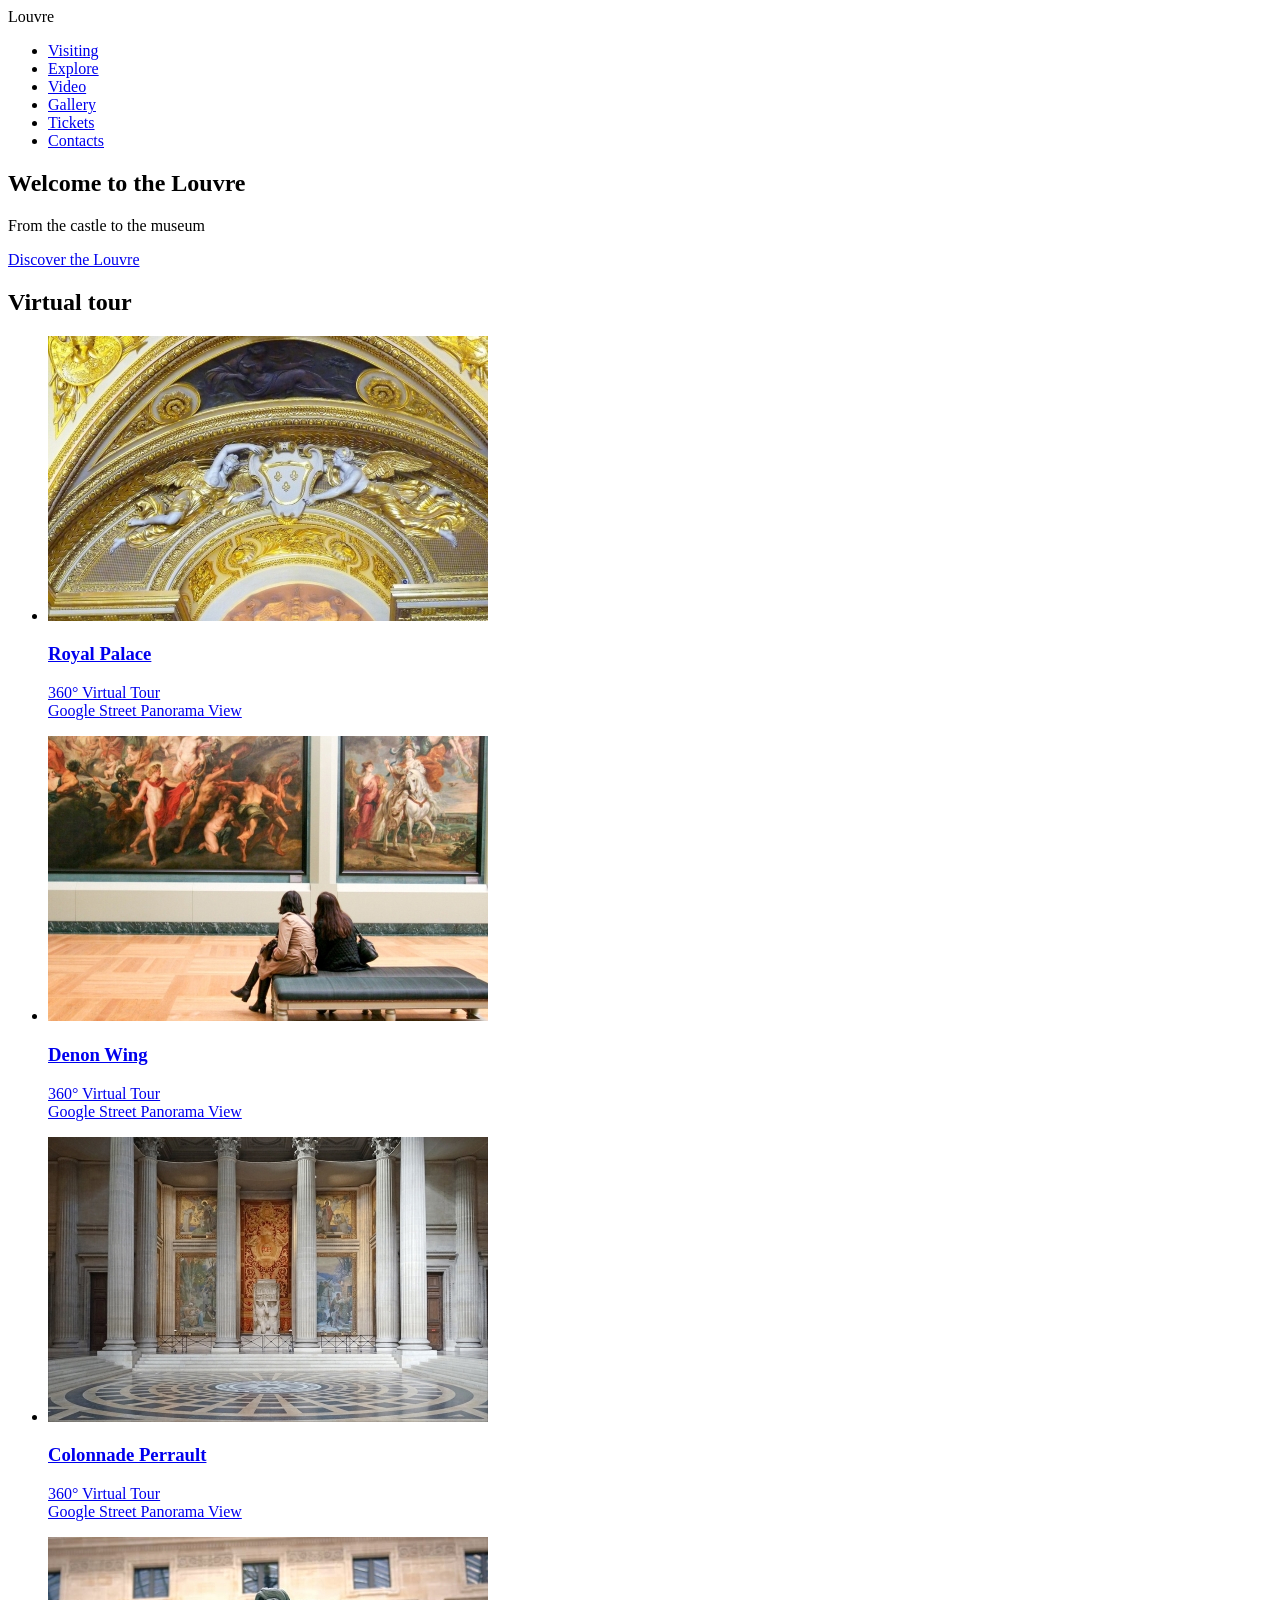
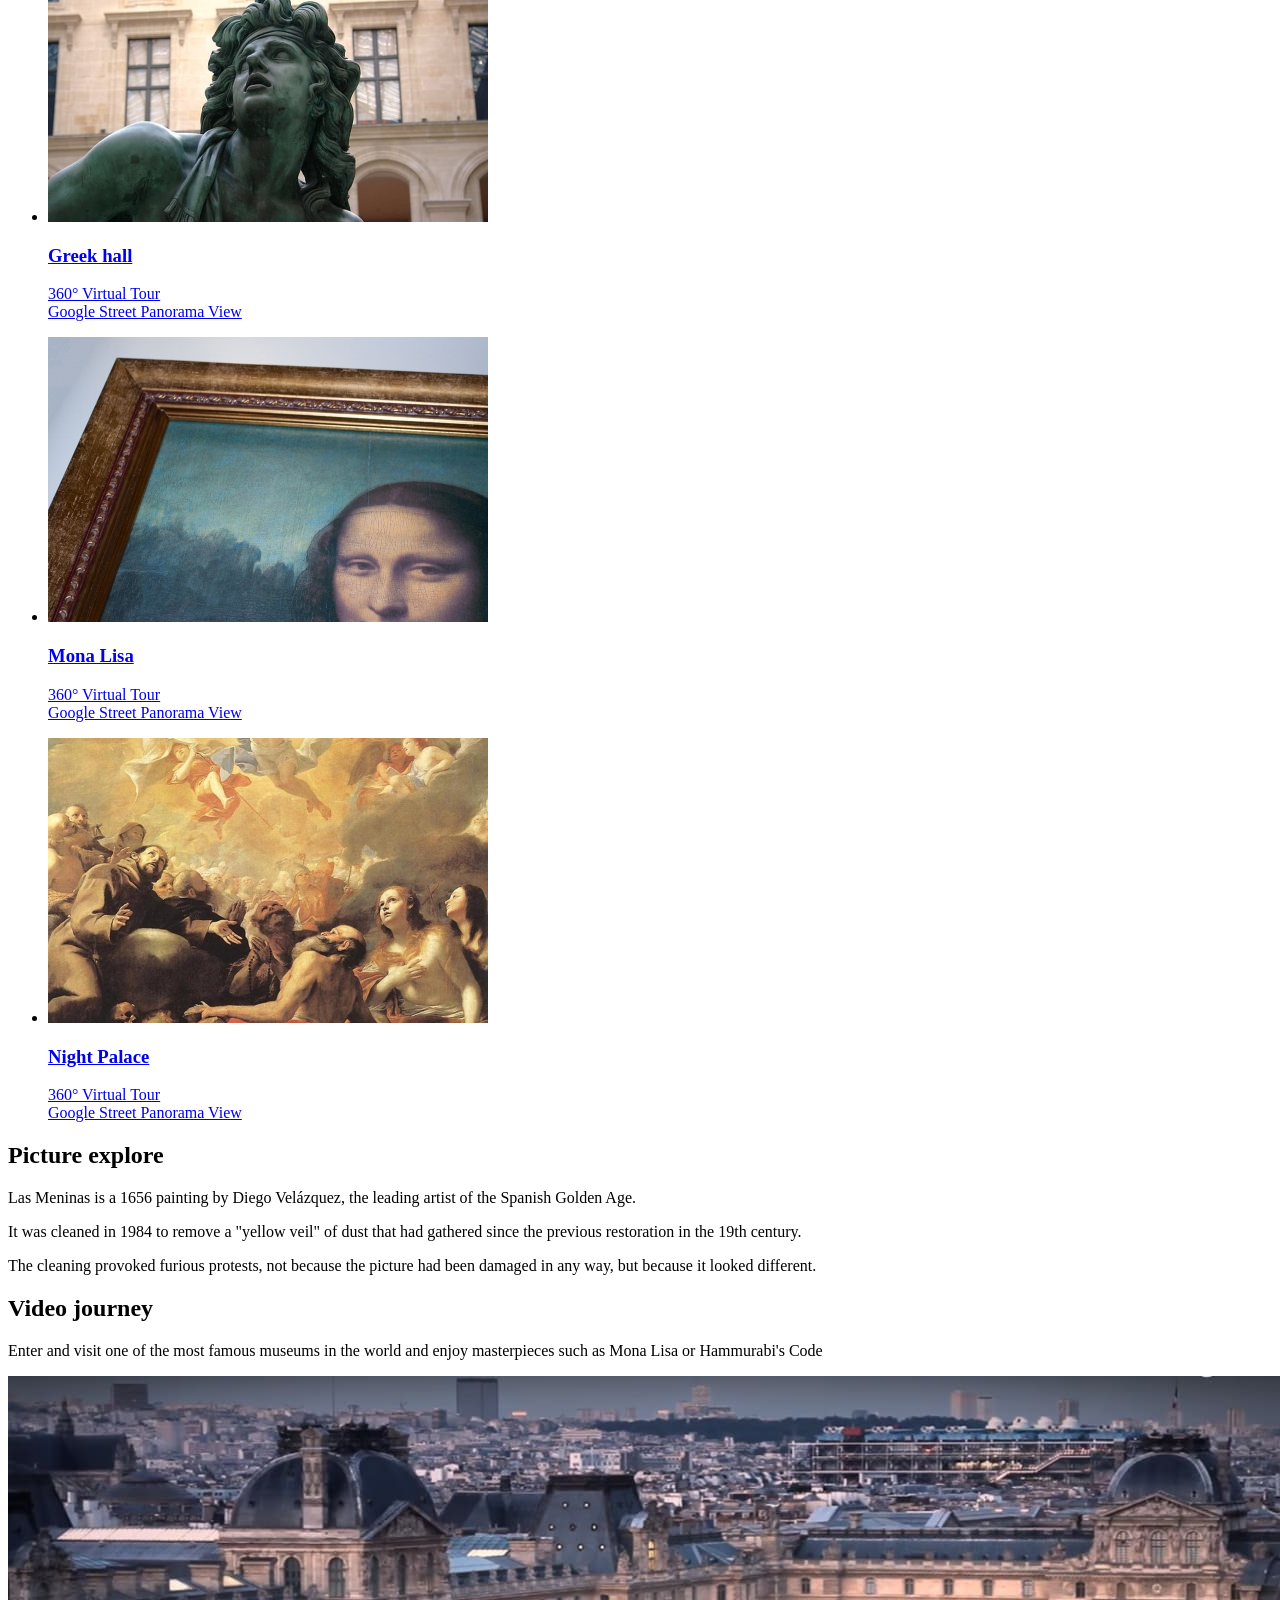
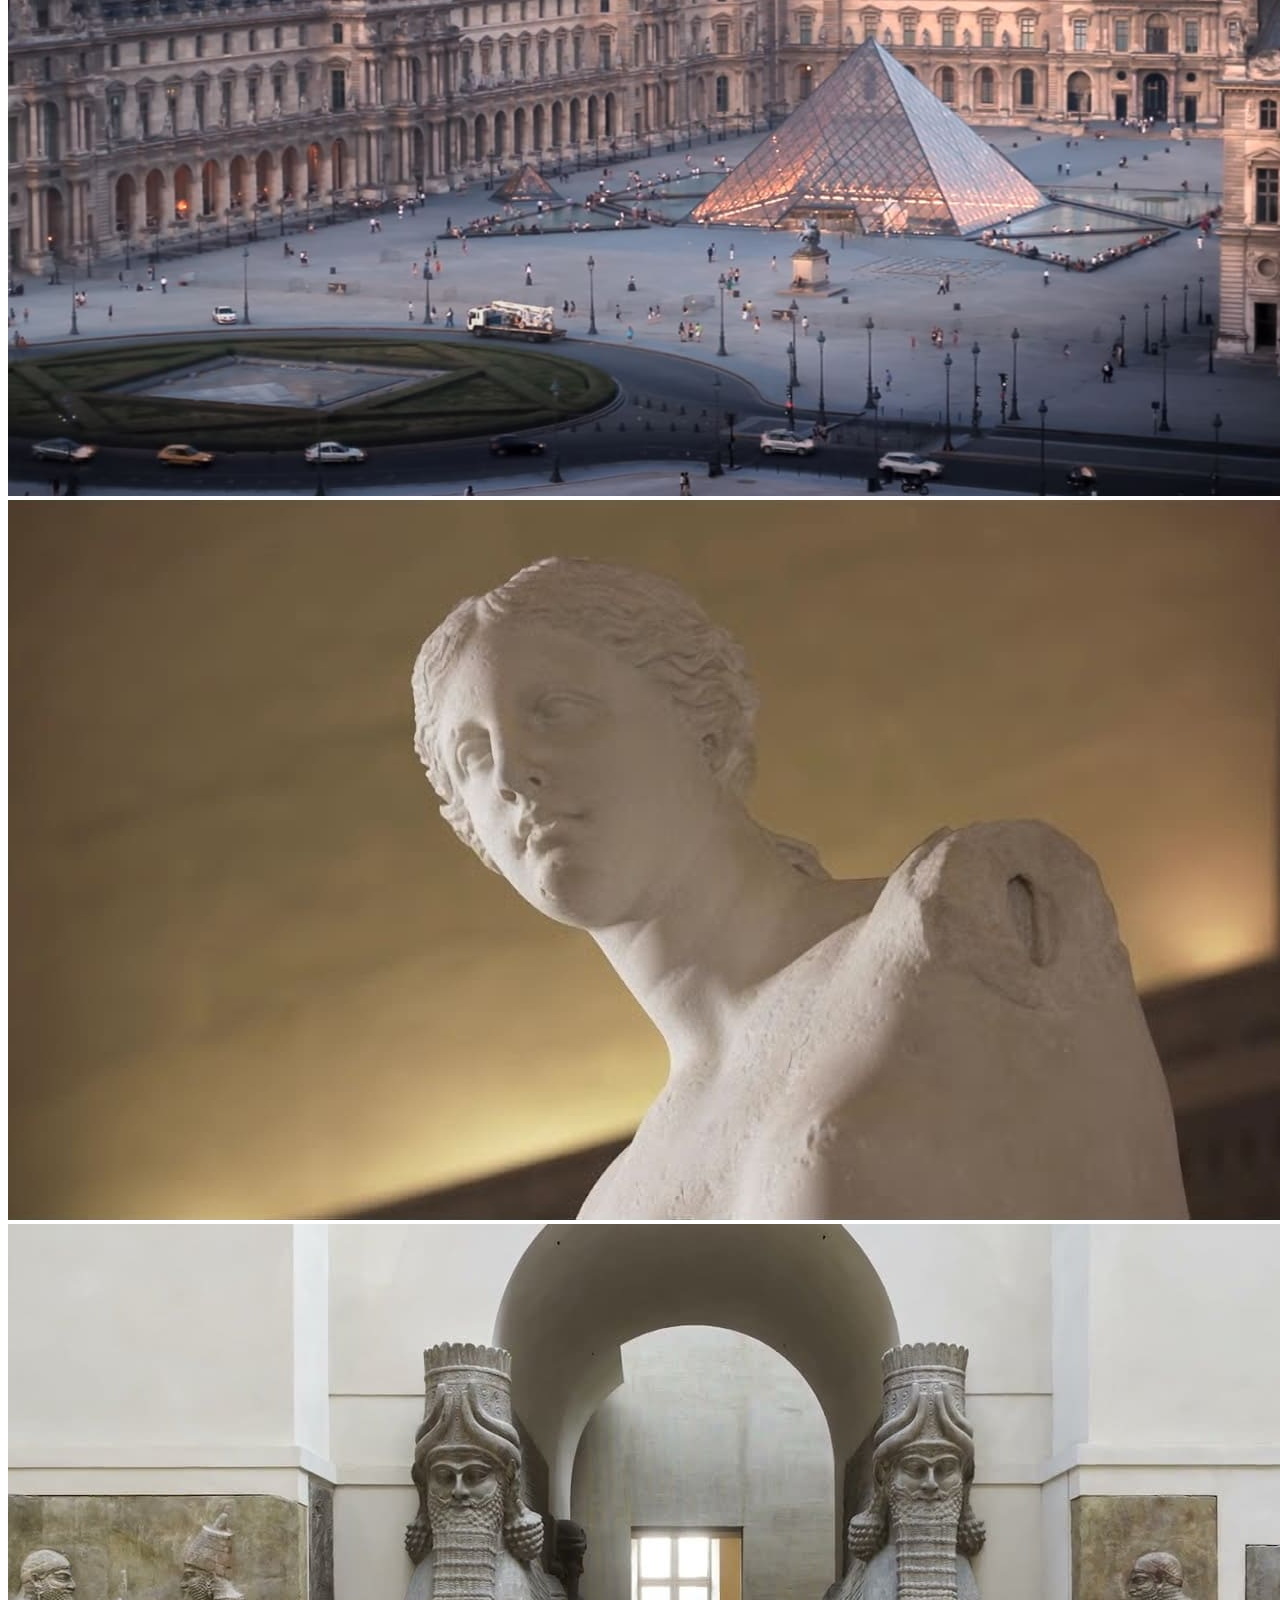
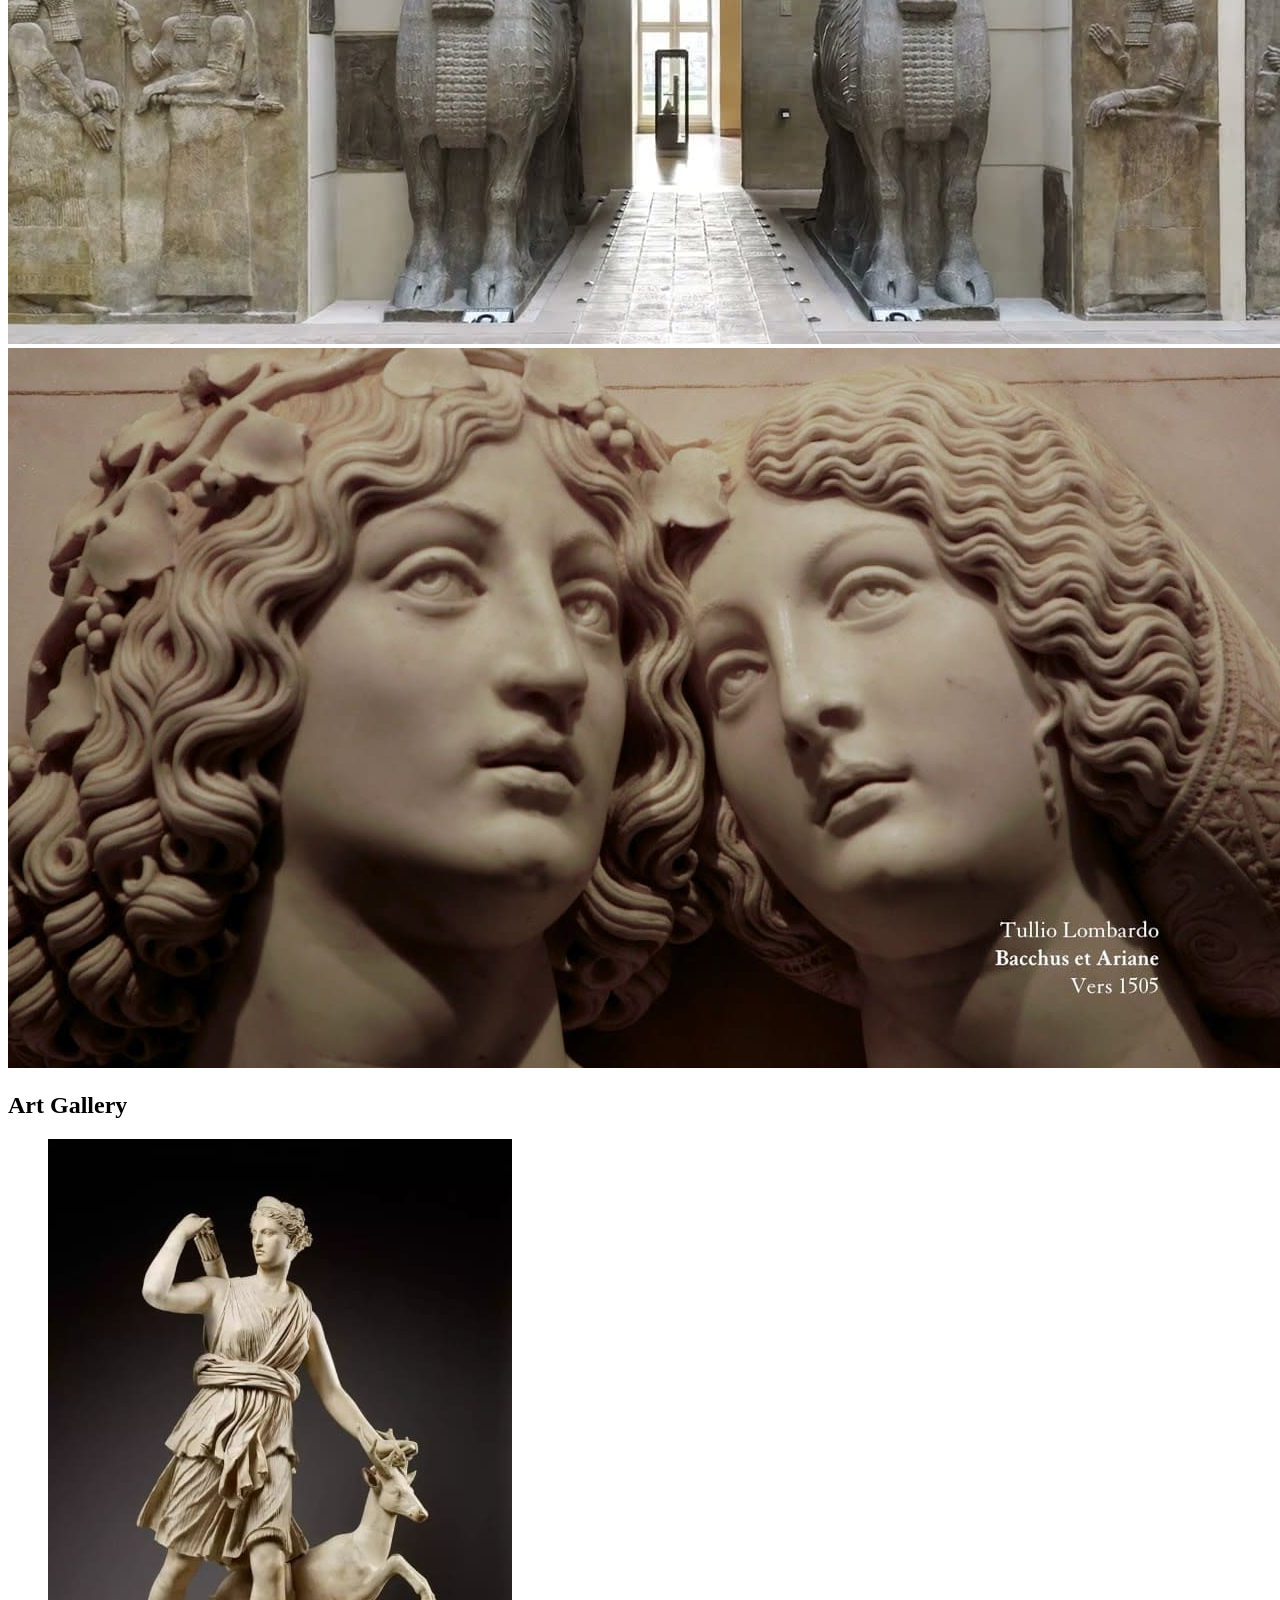
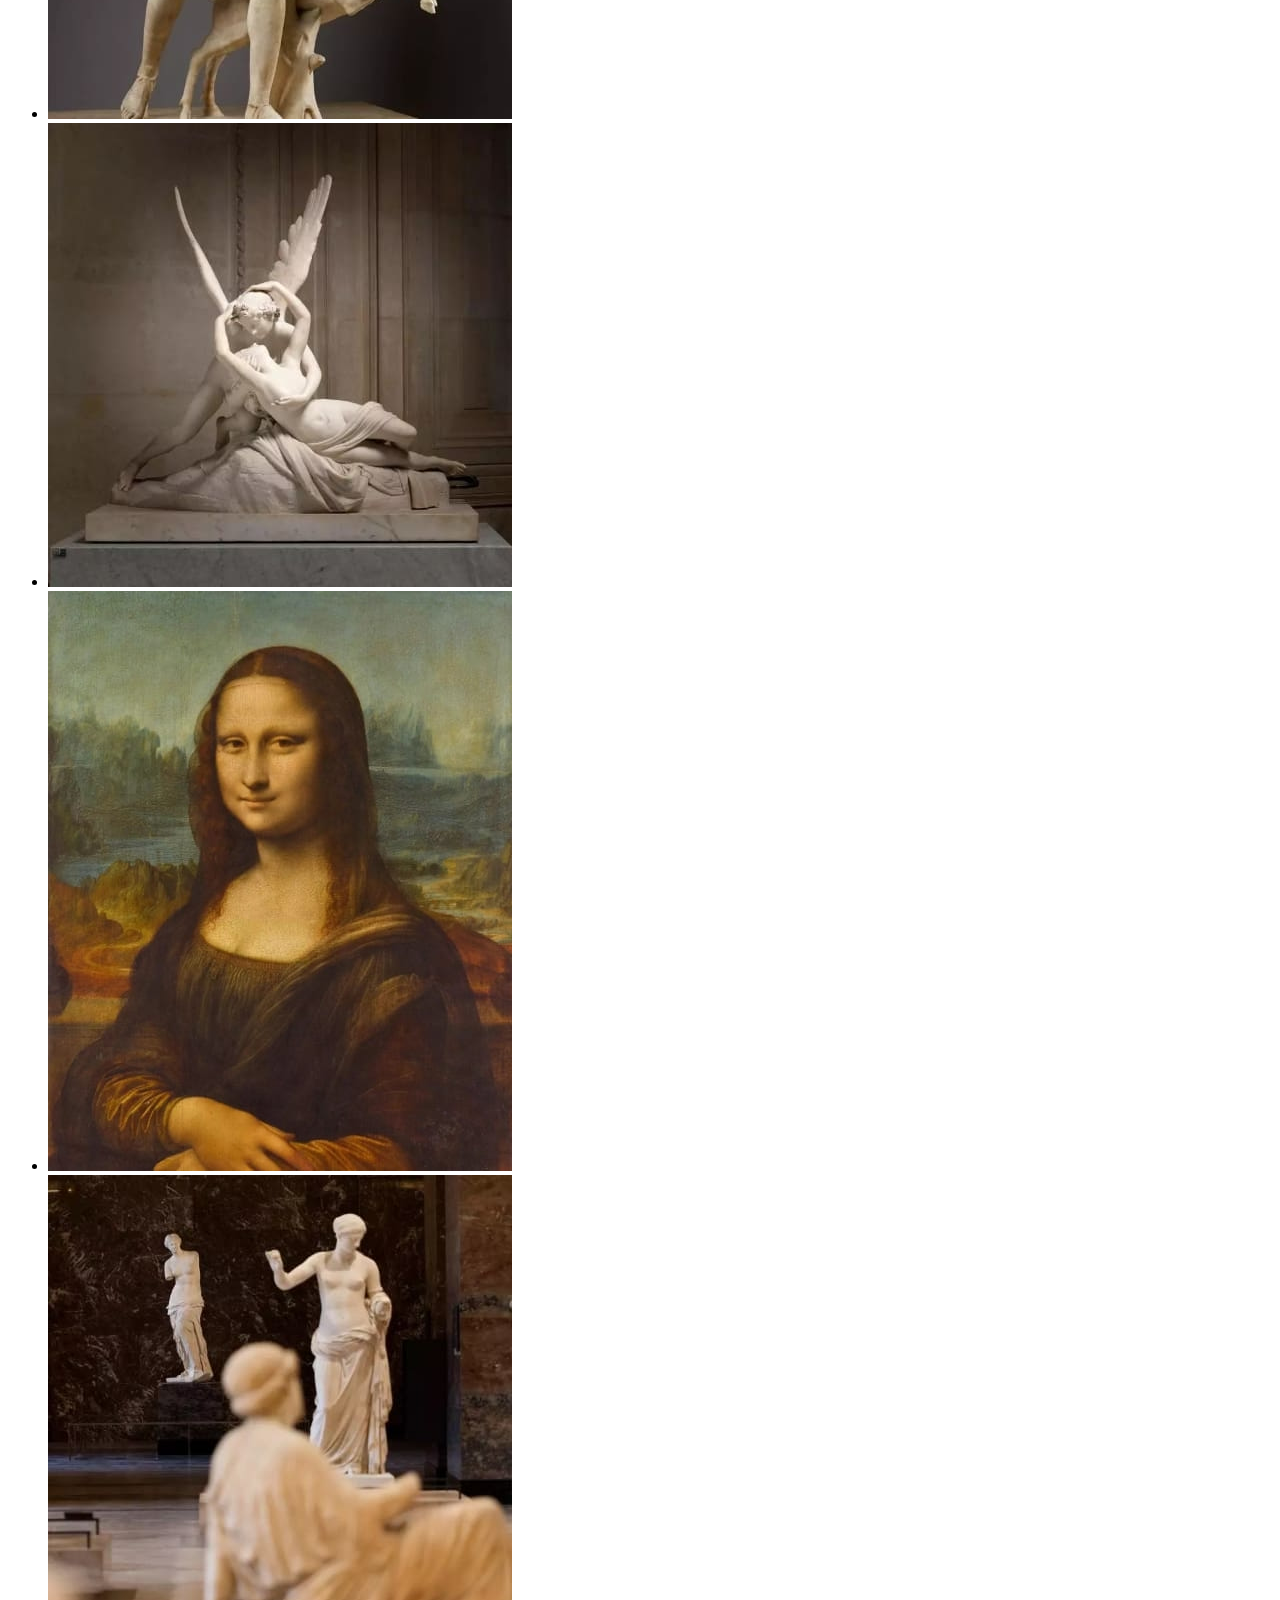
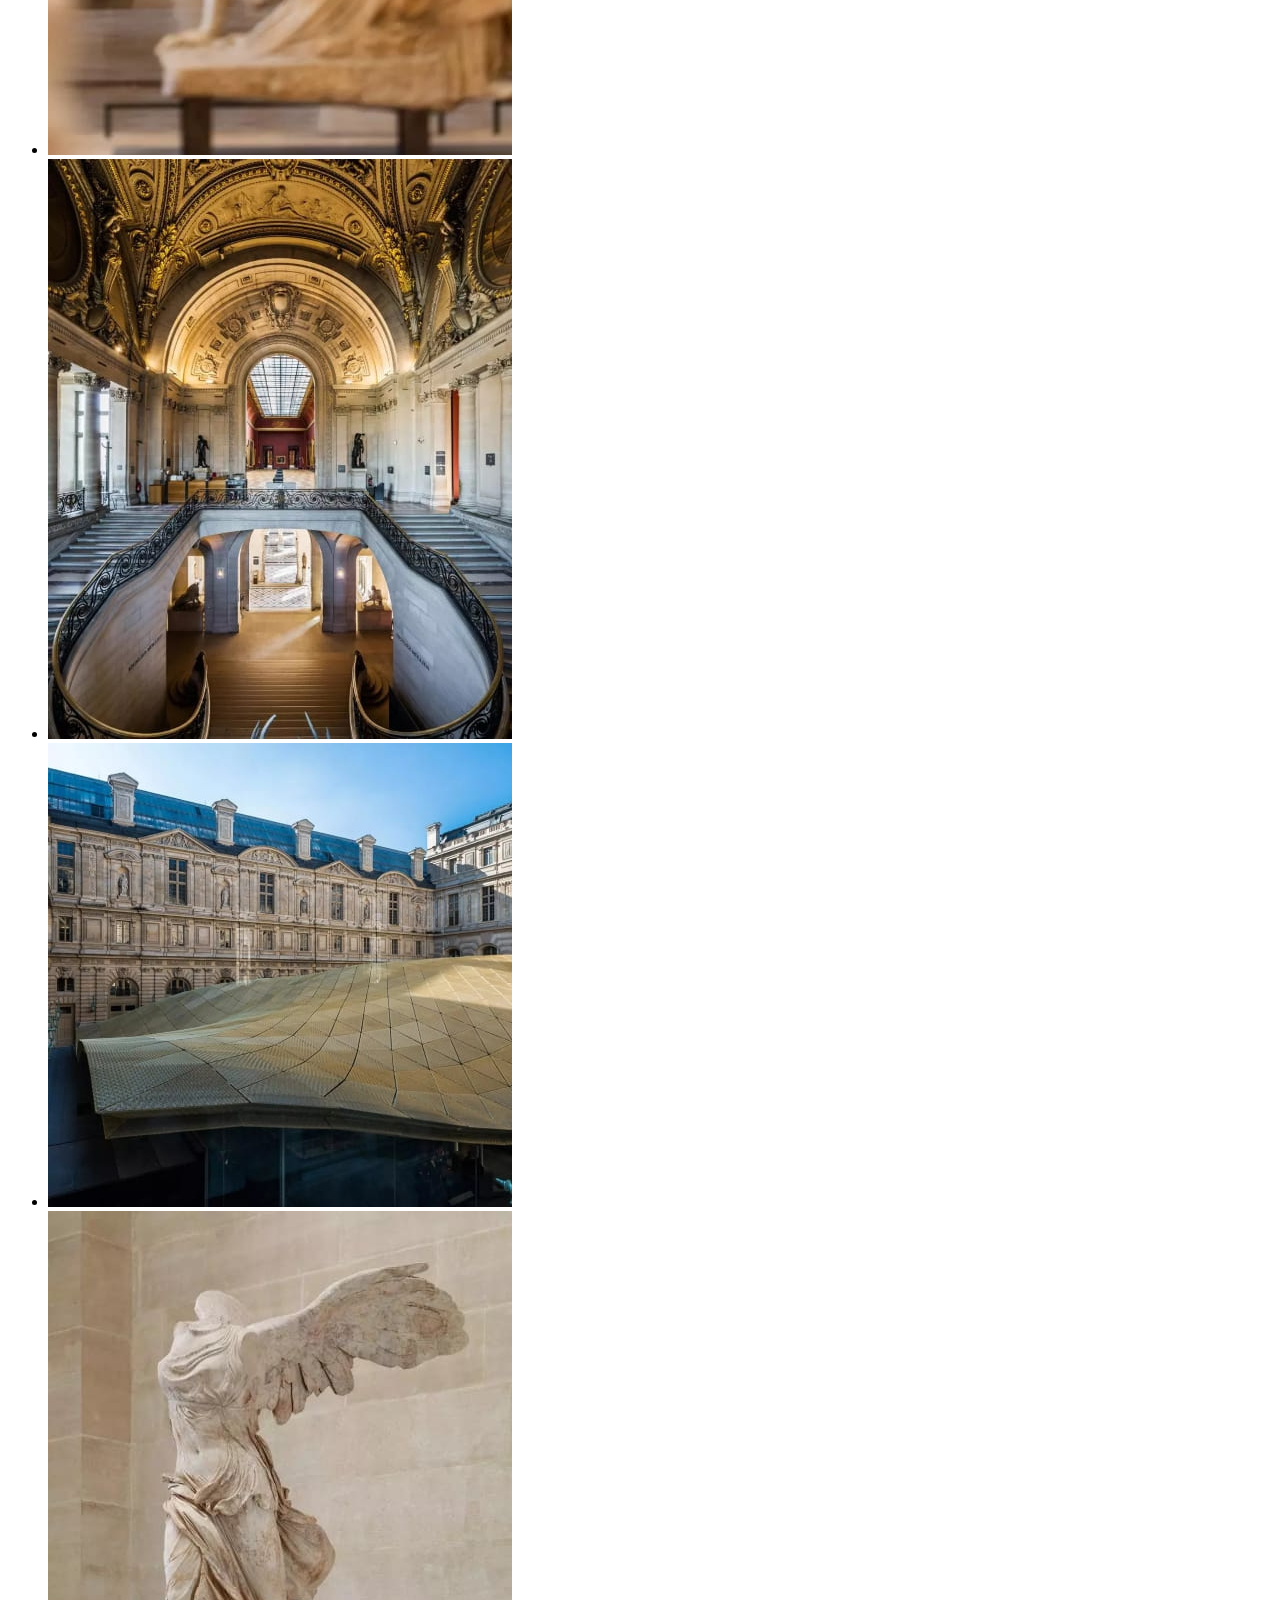
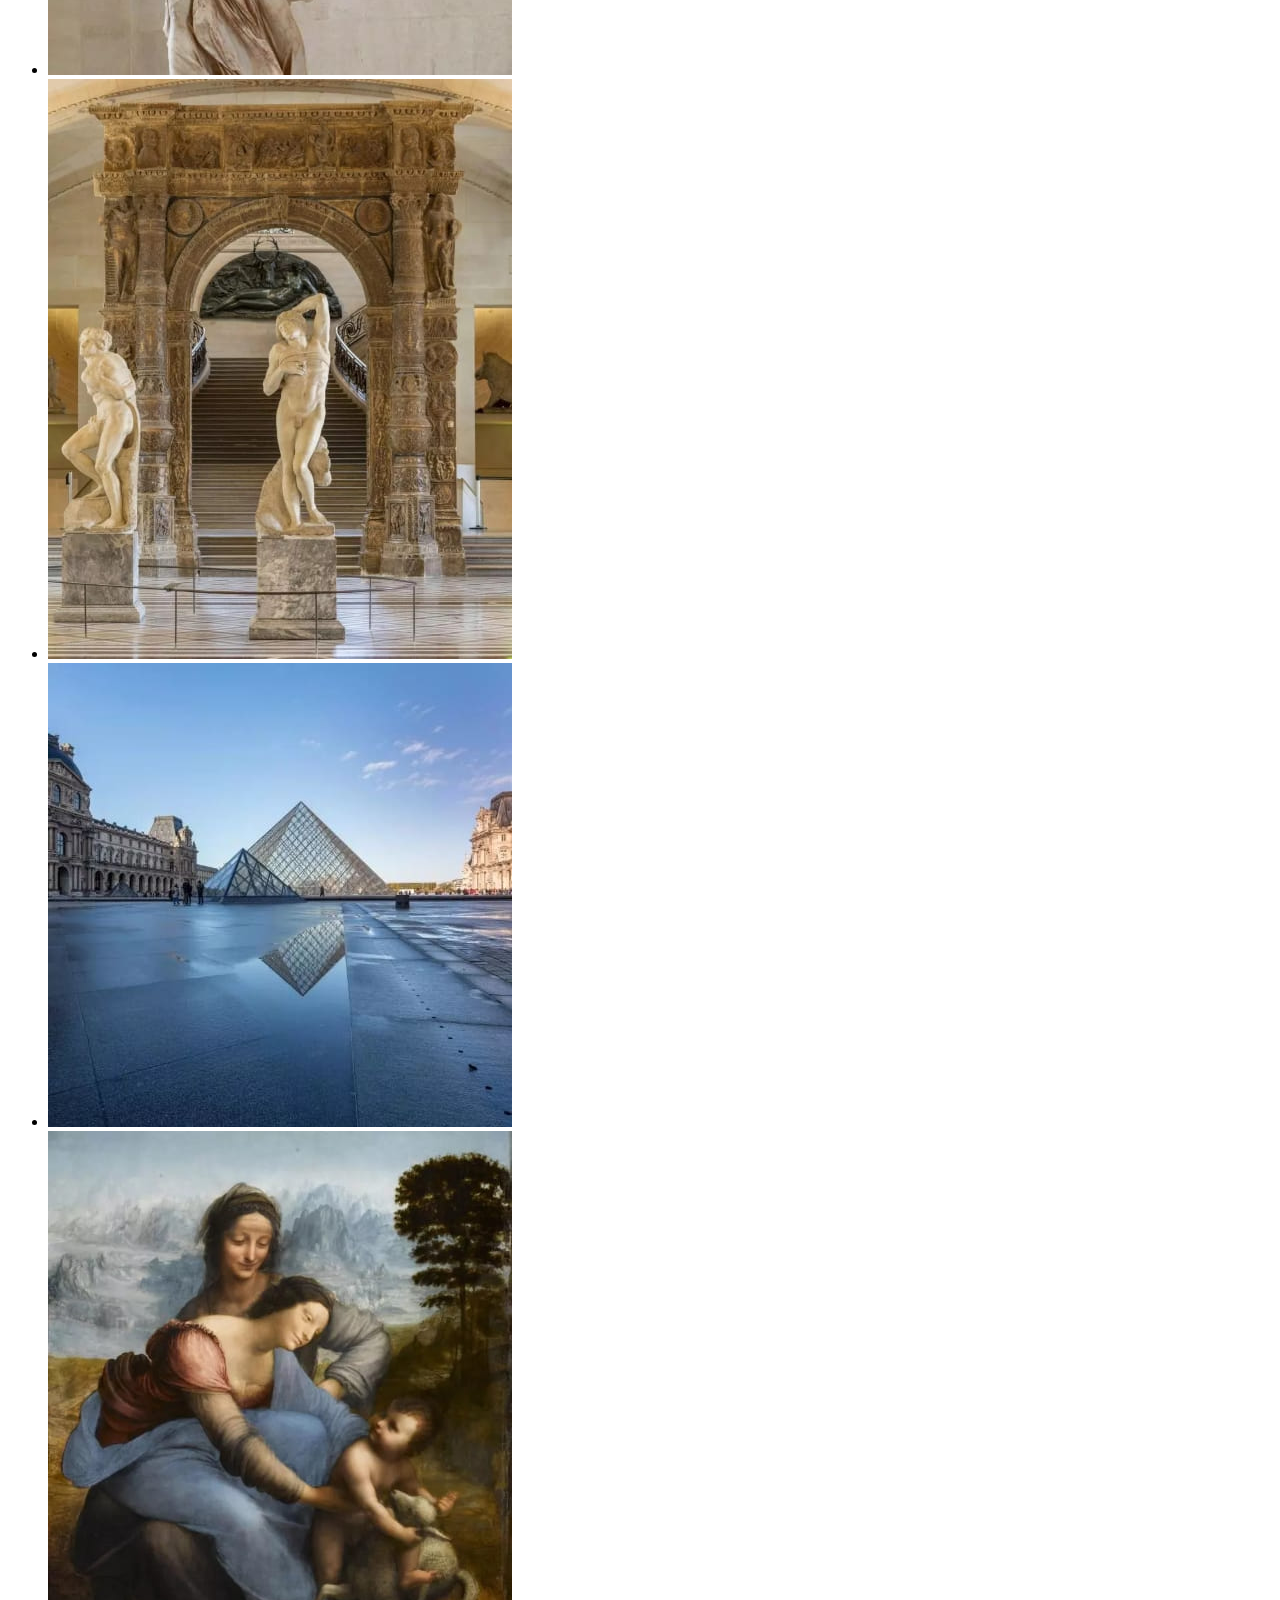
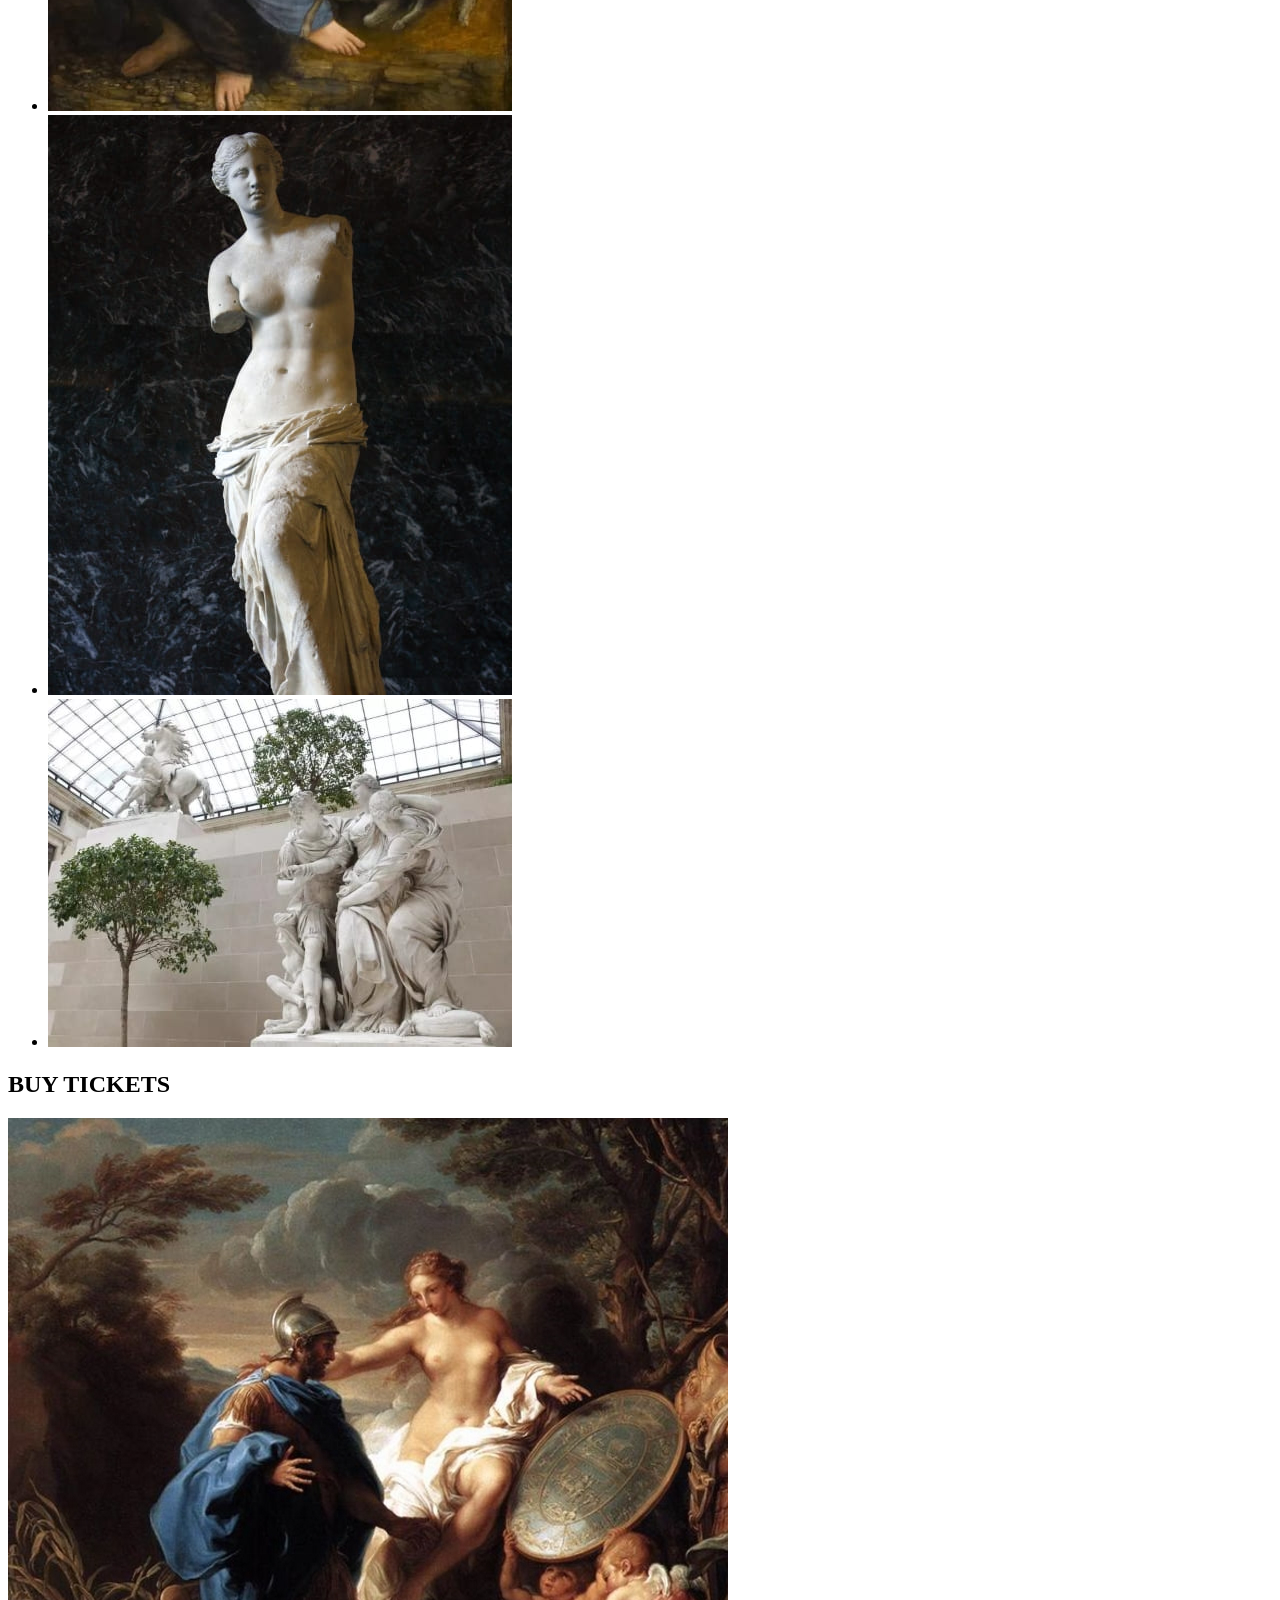
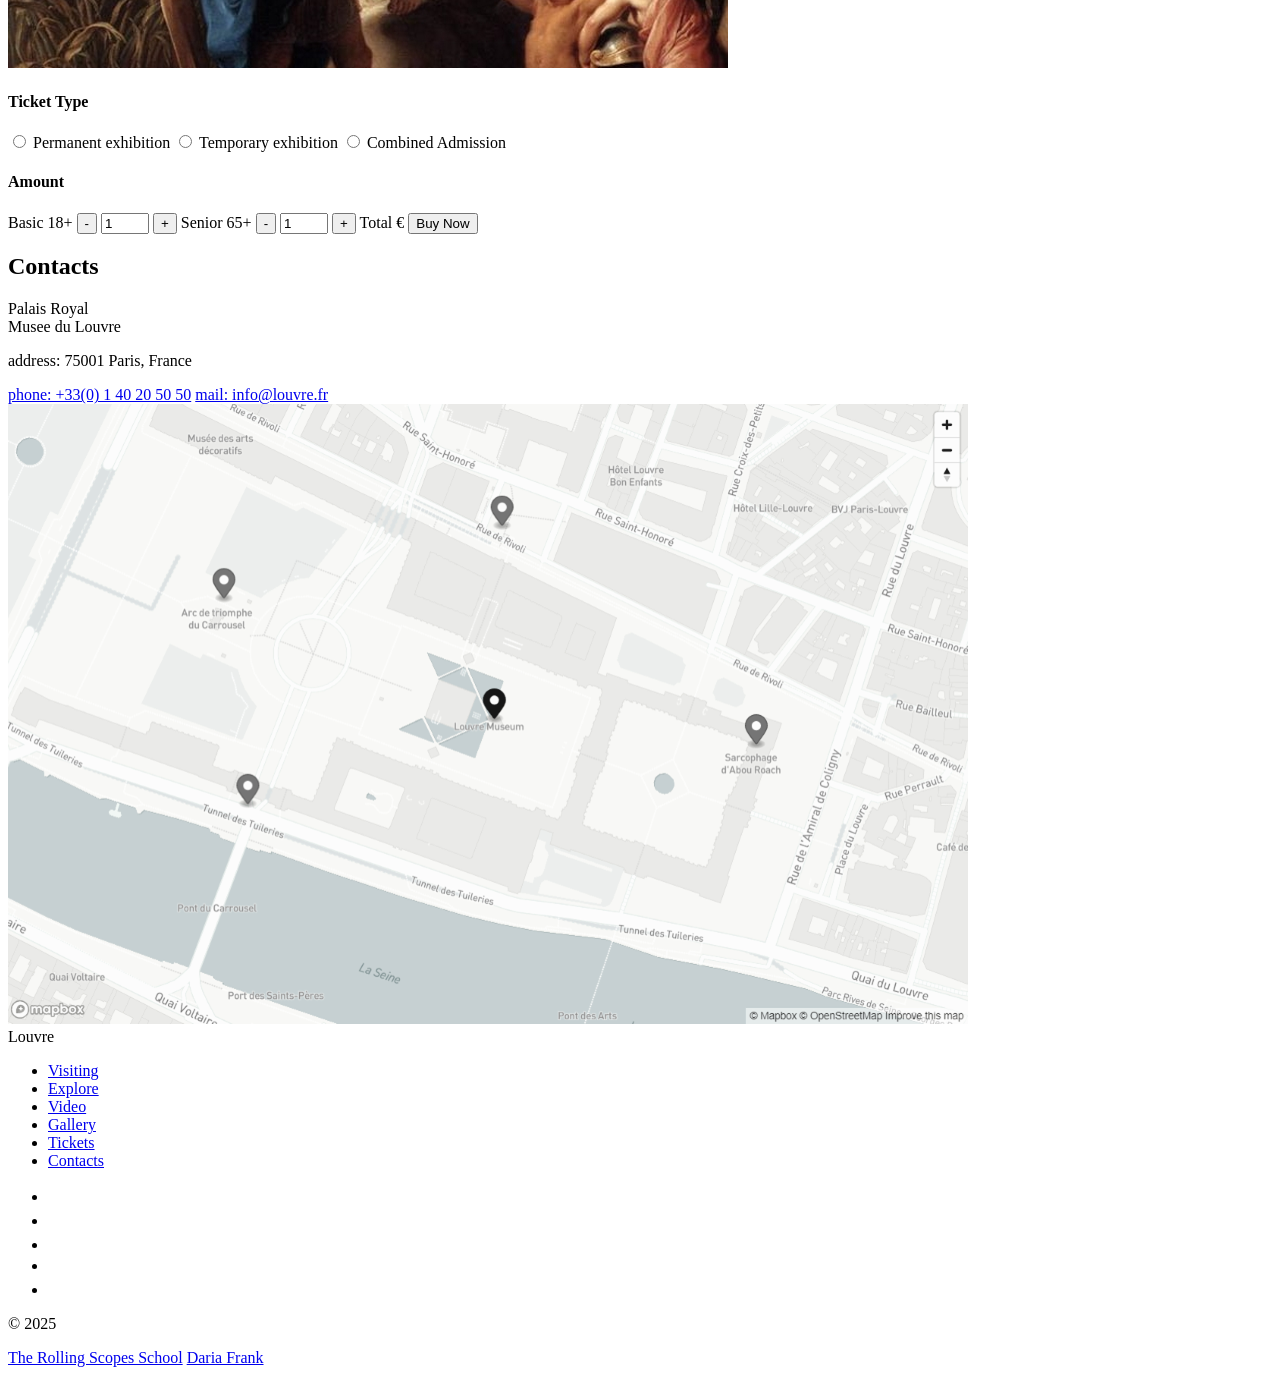
==== museum/index.html @ 93d40ead "feat: add page layout" ====
<!DOCTYPE html>
<html lang="en">

<head>
    <meta charset="UTF-8">
    <meta name="viewport" content="width=device-width, initial-scale=1.0">
    <title>museum</title>
    <link rel="stylesheet" href="style.css" />
    <link rel="icon" href="./assets/favicon.ico" />
</head>

<body>
    <header class="header">
        <div class="header__container container">
            <a class="header__logo">Louvre</a>
            <nav class="header__nav menu">
                <ul class="menu__list">
                    <li class="menu__item"><a class="menu__item-link" href="#visiting">Visiting</a></li>
                    <li class="menu__item"><a class="menu__item-link" href="#explore">Explore</a></li>
                    <li class="menu__item"><a class="menu__item-link" href="#video">Video</a></li>
                    <li class="menu__item"><a class="menu__item-link" href="#gallery">Gallery</a></li>
                    <li class="menu__item"><a class="menu__item-link" href="#tickets">Tickets</a></li>
                    <li class="menu__item"><a class="menu__item-link" href="#contacts">Contacts</a></li>
                </ul>
            </nav>
        </div>
    </header>
    <main>
        <section class="section dark-section welcome__section">
            <div class="container welcome__container">
                <h1 class="section__title light-title">Welcome
                    to the Louvre</h1>
                <p class="welcome__suptitle">From the castle to the museum</p>
                <a class="welcome__link" href="https://www.google.com/maps/@48.8618159,2.3366818,3a,75y,81.55h,73.4t
    /data=!3m7!1e1!3m5!1sAF1QipOVxZQuSy3Bx9T_HpH_7FtBHDTXvI6SF-A10ocT!2e10!3e12!7i5472!8i2736">
                    Discover the Louvre</a>
            </div>
        </section>
        <section class="section visiting__section" id="visiting">
            <div class="container">
                <h2 class="section__title underline-title">Virtual tour</h2>
                <ul class="visiting__section-list">
                    <li class="visiting__section-item">
                        <a class="visiting__section-link"
                            href="https://www.google.com/maps/@48.8606882,2.3356791,3a,90y,328.36h,87.55t/data=!3m7!1e1!3m5!1sAF1QipMZ9YgnArbwEIbTDANeSQYFu9gNqpW_2Sv8FBvY!2e10!3e12!7i4352!8i1815">
                            <img src="./assets/img/visiting/1.jpg" alt="Royal Palace">
                            <h3 class="visiting-title underline-title-visiting">Royal Palace</h3>
                            <p class="visiting__section-text">360° Virtual Tour <br>Google Street Panorama View</p>
                        </a>

                    </li>
                    <li class="visiting__section-item">
                        <a class="visiting__section-link"
                            href="https://www.google.com/maps/@48.8563254,2.3352706,3a,75y,90t/data=!3m7!1e1!3m5!1sAF1QipNRj_CwP4coDMYdCHj6qHeBeJpI2VxU5BUsOX4F!2e10!3e12!7i11000!8i5500">
                            <img src="./assets/img/visiting/2.jpg" alt="Denon Wing">
                            <h3 class="visiting-title underline-title-visiting">Denon Wing</h3>
                            <p class="visiting__section-text">360° Virtual Tour <br>Google Street Panorama View</p>
                        </a>

                    </li>
                    <li class="visiting__section-item">
                        <a class="visiting__section-link"
                            href="https://www.google.com/maps/@48.8601723,2.3395439,3a,88.4y,322.04h,84.25t/data=!3m7!1e1!3m5!1sAF1QipNMZGQuEA-pAUvIG_eP_2f3gWTKZEJ6XLVJ-Pgb!2e10!3e12!7i10240!8i5120">
                            <img src="./assets/img/visiting/3.jpg" alt="Colonnade Perrault">
                            <h3 class="visiting-title underline-title-visiting">Colonnade Perrault</h3>
                            <p class="visiting__section-text">360° Virtual Tour <br>Google Street Panorama View</p>
                        </a>
                    </li>
                    <li class="visiting__section-item">
                        <a class="visiting__section-link"
                            href="https://www.google.com/maps/@48.860183,2.3356156,3a,90y,177.69h,95.61t/data=!3m7!1e1!3m5!1sAF1QipP7uFZnTITRe-7AEVAgHAfqiCL-03gvBHcYWgF3!2e10!3e12!7i5472!8i2736"><img
                                src="./assets/img/visiting/4.jpg" alt="Greek hall">
                            <h3 class="visiting-title underline-title-visiting">Greek hall</h3>
                            <p class="visiting__section-text">360° Virtual Tour <br>Google Street Panorama View</p>
                        </a>
                    </li>
                    <li class="visiting__section-item">
                        <a class="visiting__section-link"
                            href="https://www.google.com/maps/@48.8598788,2.3355157,3a,82.2y,7.53h,94t/data=!3m7!1e1!3m5!1sAF1QipO1wkUUbyzpPjj-OR0mR5etZJT-xl-40XK8rDQ3!2e10!3e12!7i10240!8i5120">
                            <img src="./assets/img/visiting/5.jpg" alt="Mona Lisa">
                            <h3 class="visiting-title underline-title-visiting">Mona Lisa</h3>
                            <p class="visiting__section-text">360° Virtual Tour <br>Google Street Panorama View</p>
                        </a>
                    </li>
                    <li class="visiting__section-item">
                        <a class="visiting__section-link"
                            href="https://www.google.com/maps/@48.8563254,2.3352706,3a,90y,21.26h,79.91t/data=!3m7!1e1!3m5!1sAF1QipPpGAowYatVyk3MMGnZAaQkYm2EUk-Dlca06SS5!2e10!3e12!7i11304!8i5652">
                            <img src="./assets/img/visiting/6.jpg" alt="Night Palace">
                            <h3 class="visiting-title underline-title-visiting">Night Palace</h3>
                            <p class="visiting__section-text">360° Virtual Tour <br>Google Street Panorama View</p>
                        </a>
                    </li>
                </ul>
            </div>

        </section>
        <section class="section dark-section explore__section">
            <div class="container explore__section-container">
                <h2 class="section__title light-title underline-title-onDark">Picture explore</h2>
                <div class="explore__section-text-container">
                    <p class="explore__section-text">Las Meninas is a 1656 painting by Diego Velázquez, the leading
                        artist
                        of the Spanish Golden Age.</p>
                    <p class="explore__section-text">It was cleaned in 1984 to remove a "yellow veil" of dust that had
                        gathered since the previous
                        restoration in the 19th century.</p>
                    <p class="explore__section-text">The cleaning provoked furious protests, not because the picture had
                        been damaged in any way, but
                        because it looked different.</p>
                </div>
            </div>

        </section>
        <section class="section video__section">
            <div class="container">
                <h2 class="section__title">Video journey</h2>
                <p>Enter and visit one of the most famous museums in the world and enjoy masterpieces such as Mona Lisa
                    or Hammurabi's Code</p>
                <div class="video__section-main">
                    <img class="video__section-main-poster" src="./assets/video/poster0.jpg" alt="">
                    
                </div>
                <div class="video__section-preview">
                    <img class="video__section-preview-poster" src="./assets/video/poster1.jpg" alt="">
                    <img class="video__section-preview-poster" src="./assets/video/poster2.jpg" alt="">
                    <img class="video__section-preview-poster" src="./assets/video/poster3.jpg" alt="">
                </div>
            </div>

        </section>
        <section class="section dark-section gallery__section">
            <div class="container">
                <h2 class="section__title light-title">Art Gallery</h2>
                <ul class="gallery__section-list">
                    <li class="gallery__section-item">
                        <img class="gallery__section-img" src="./assets/img/galery/galery2.jpg" alt="">
                    </li>
                    <li class="gallery__section-item"><img class="gallery__section-img"
                            src="./assets/img/galery/galery1.jpg" alt=""></li>
                    <li class="gallery__section-item"><img class="gallery__section-img"
                            src="./assets/img/galery/galery7.jpg" alt=""></li>
                    <li class="gallery__section-item"><img class="gallery__section-img"
                            src="./assets/img/galery/galery9.jpg" alt=""></li>
                    <li class="gallery__section-item"><img class="gallery__section-img"
                            src="./assets/img/galery/galery8.jpg" alt=""></li>
                    <li class="gallery__section-item"><img class="gallery__section-img"
                            src="./assets/img/galery/galery10.jpg" alt=""></li>
                    <li class="gallery__section-item"><img class="gallery__section-img"
                            src="./assets/img/galery/galery4.jpg" alt=""></li>
                    <li class="gallery__section-item"><img class="gallery__section-img"
                            src="./assets/img/galery/galery3.jpg" alt=""></li>
                    <li class="gallery__section-item"><img class="gallery__section-img"
                            src="./assets/img/galery/galery15.jpg" alt=""></li>
                    <li class="gallery__section-item"><img class="gallery__section-img"
                            src="./assets/img/galery/galery6.jpg" alt=""></li>
                    <li class="gallery__section-item"><img class="gallery__section-img"
                            src="./assets/img/galery/galery5.jpg" alt=""></li>
                    <li class="gallery__section-item"><img class="gallery__section-img"
                            src="./assets/img/galery/galery12.jpg" alt=""></li>
                </ul>
            </div>

        </section>
        <section class="section tickets__section">
            <div class="container">
                <h2 class="section__title underline-title">BUY TICKETS</h2>
                <div class="container-tickets">
                    <img src="./assets/img/tickets/Rectangle.png" alt="">
                    <div>
                        <div>
                            <h4>Ticket Type</h4>
                            <label>
                                <input type="radio">
                                <span></span>
                                Permanent exhibition
                            </label>
                            <label>
                                <input type="radio">
                                <span></span>
                                Temporary exhibition
                            </label>
                            <label>
                                <input type="radio">
                                <span></span>
                                Combined Admission
                            </label>
                        </div>
                        <div>
                            <h4>Amount</h4>
                            <label for=""> Basic 18+
                                <button type="button" onclick="this.nextElementSibling.stepDown()">-</button>
                                <input type="number" min="0" max="20" value="1" readonly>
                                <button type="button" onclick="this.previousElementSibling.stepUp()">+</button>
                            </label>
                            <label>
                                Senior 65+
                                <button type="button" onclick="this.nextElementSibling.stepDown()">-</button>
                                <input type="number" min="0" max="20" value="1" readonly>
                                <button type="button" onclick="this.previousElementSibling.stepUp()">+</button>
                            </label>
                            <span>Total €</span>
                            <button type="button">Buy Now</button>
                        </div>

                    </div>
                </div>



            </div>

        </section>
        <section class="section contacts__section">
            <div class="container">
                <h2 class="section__title underline-title">Contacts</h2>
                <div class="container-contacts">
                    <div class="contacts__section-address">
                        <p class="address-text">Palais Royal <br>Musee du Louvre</p>
                        <p class="address">address: 75001 Paris, France</p>
                        <a class="address" href="tel:+33(0)140205050">phone: +33(0) 1 40 20 50 50</a>
                        <a class="address" href="mailto:info@louvre.fr">mail: info@louvre.fr</a>

                    </div>
                    <!-- <div class="contacts__section-map"> -->
                    <img src="./assets/img/contacts/map.png" alt="map">
                    <!-- </div> -->
                </div>
            </div>

        </section>
    </main>
    <footer class="footer">
        <div class="container">
            <div class="footer__container underline-footer">
                <a class="header__logo">Louvre</a>
                <nav>
                    <ul class="footer__menu__list">
                        <li class="menu__item"><a class="menu__item-link" href="#visiting">Visiting</a></li>
                        <li class="menu__item"><a class="menu__item-link" href="#explore">Explore</a></li>
                        <li class="menu__item"><a class="menu__item-link" href="#video">Video</a></li>
                        <li class="menu__item"><a class="menu__item-link" href="#gallery">Gallery</a></li>
                        <li class="menu__item"><a class="menu__item-link" href="#tickets">Tickets</a></li>
                        <li class="menu__item"><a class="menu__item-link" href="#contacts">Contacts</a></li>
                    </ul>
                </nav>
                <ul class="footer__social__list">
                    <li class="footer__social__item">
                        <a href="https://www.youtube.com/user/louvre"><img src="./assets/svg/youtube.svg"
                                alt="youtube"></a>

                    </li>
                    <li class="footer__social__item">
                        <a href="https://www.instagram.com/museelouvre/"> <img src="./assets/svg/instagram.svg"
                                alt="instagram"></a>

                    </li>
                    <li class="footer__social__item">
                        <a href="https://www.facebook.com/museedulouvre"><img src="./assets/svg/facebook.svg"
                                alt="facebook"></a>

                    </li>
                    <li class="footer__social__item">
                        <a href="http://twitter.com/museelouvre"><img src="./assets/svg/twitter.svg" alt="twitter"></a>

                    </li>
                    <li class="footer__social__item">
                        <a href="https://www.pinterest.fr/museedulouvre/"><img src="./assets/svg/pinterest.svg"
                                alt="pinterest"></a>

                    </li>
                </ul>
            </div>
            <div class="footer__container">
                <p>© 2025</p>
                <a href="https://rs.school/">The Rolling Scopes School</a>
                <a href="https://github.com/DariaFra">Daria Frank</a>
            </div>

        </div>

    </footer>

</body>

</html>
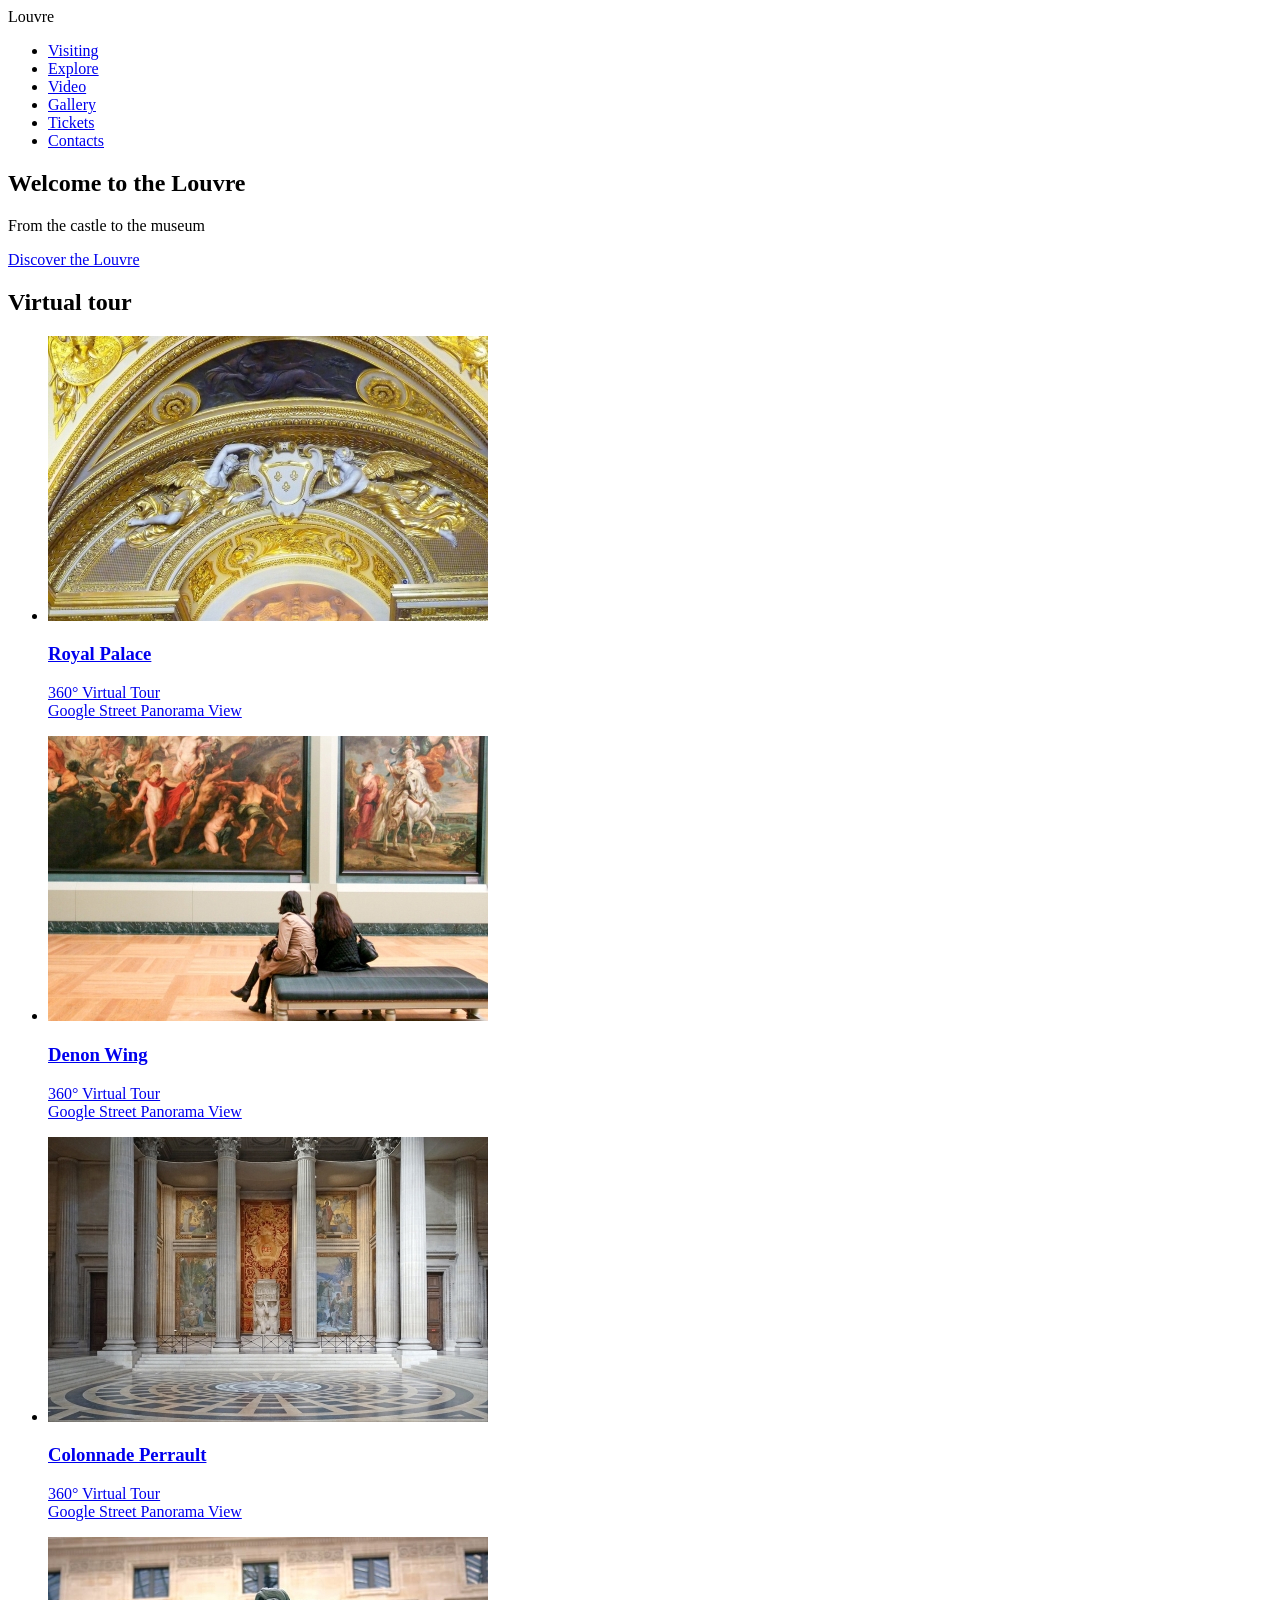
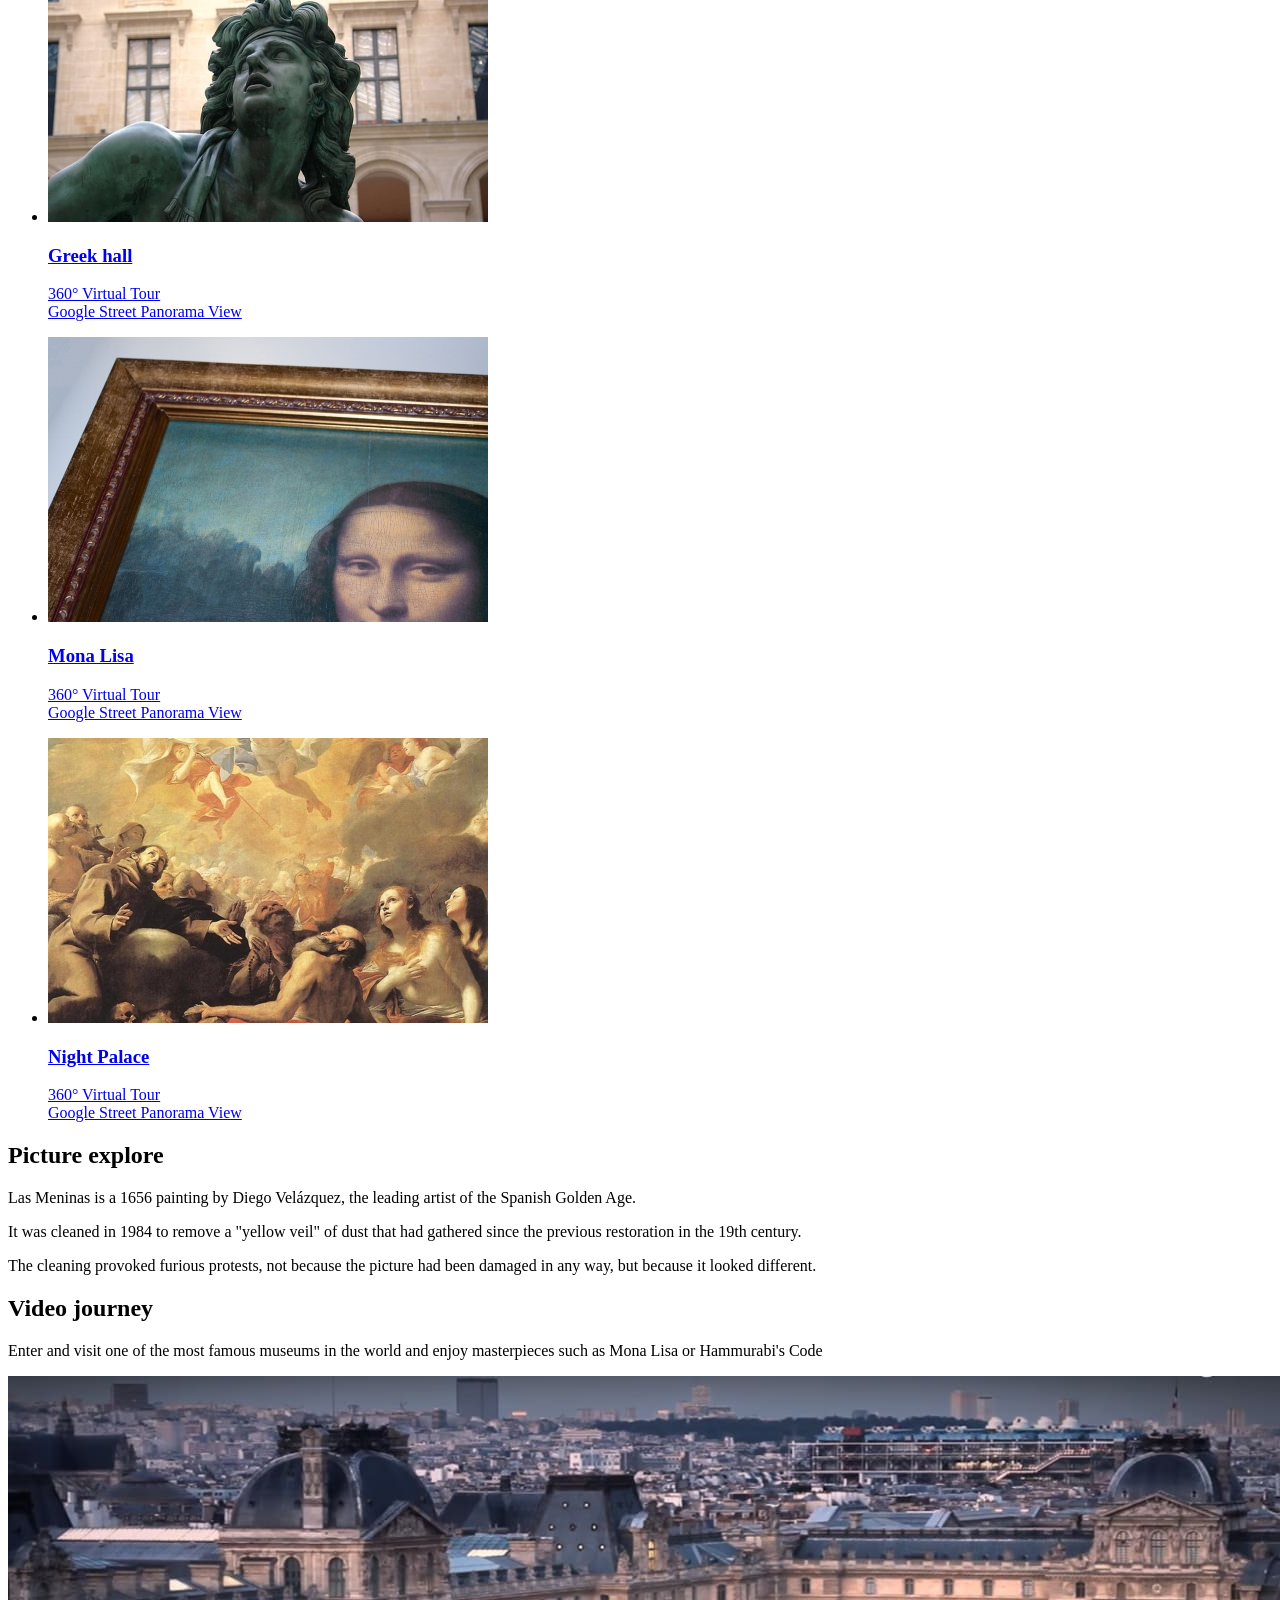
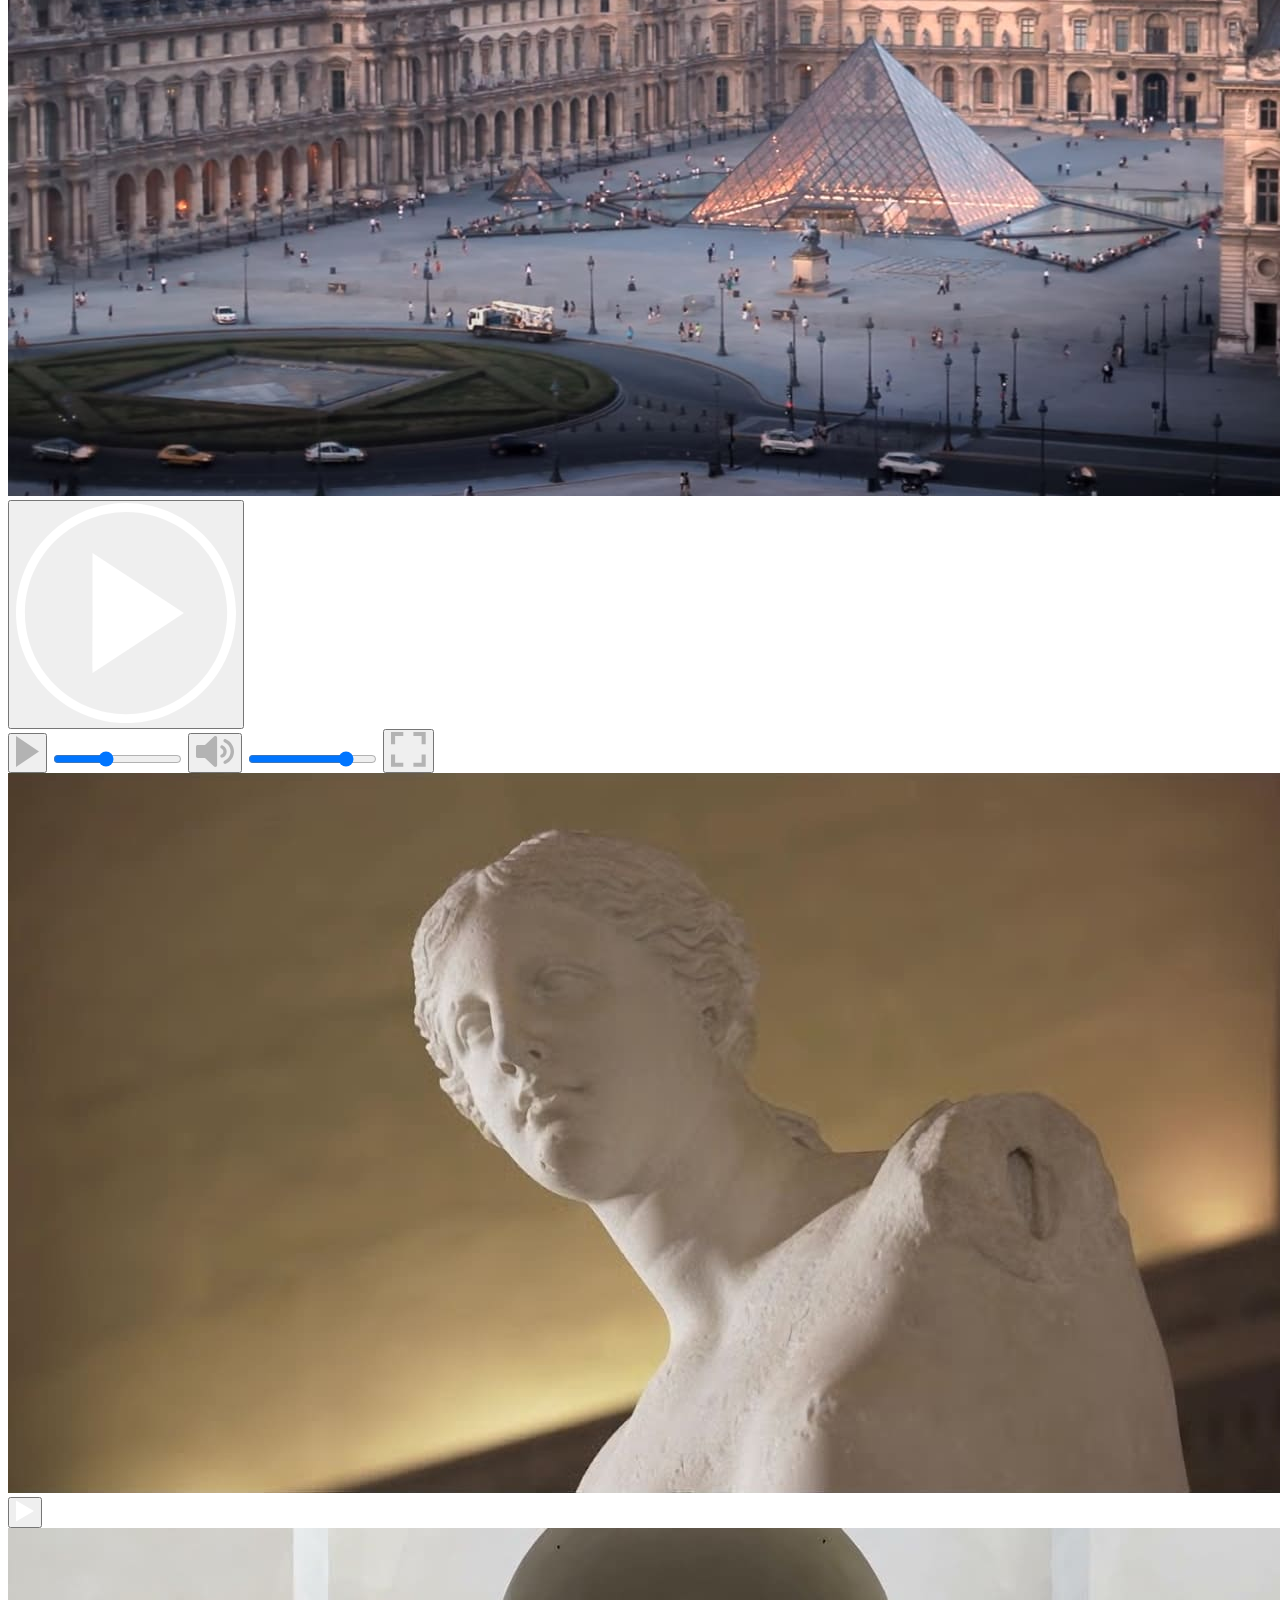
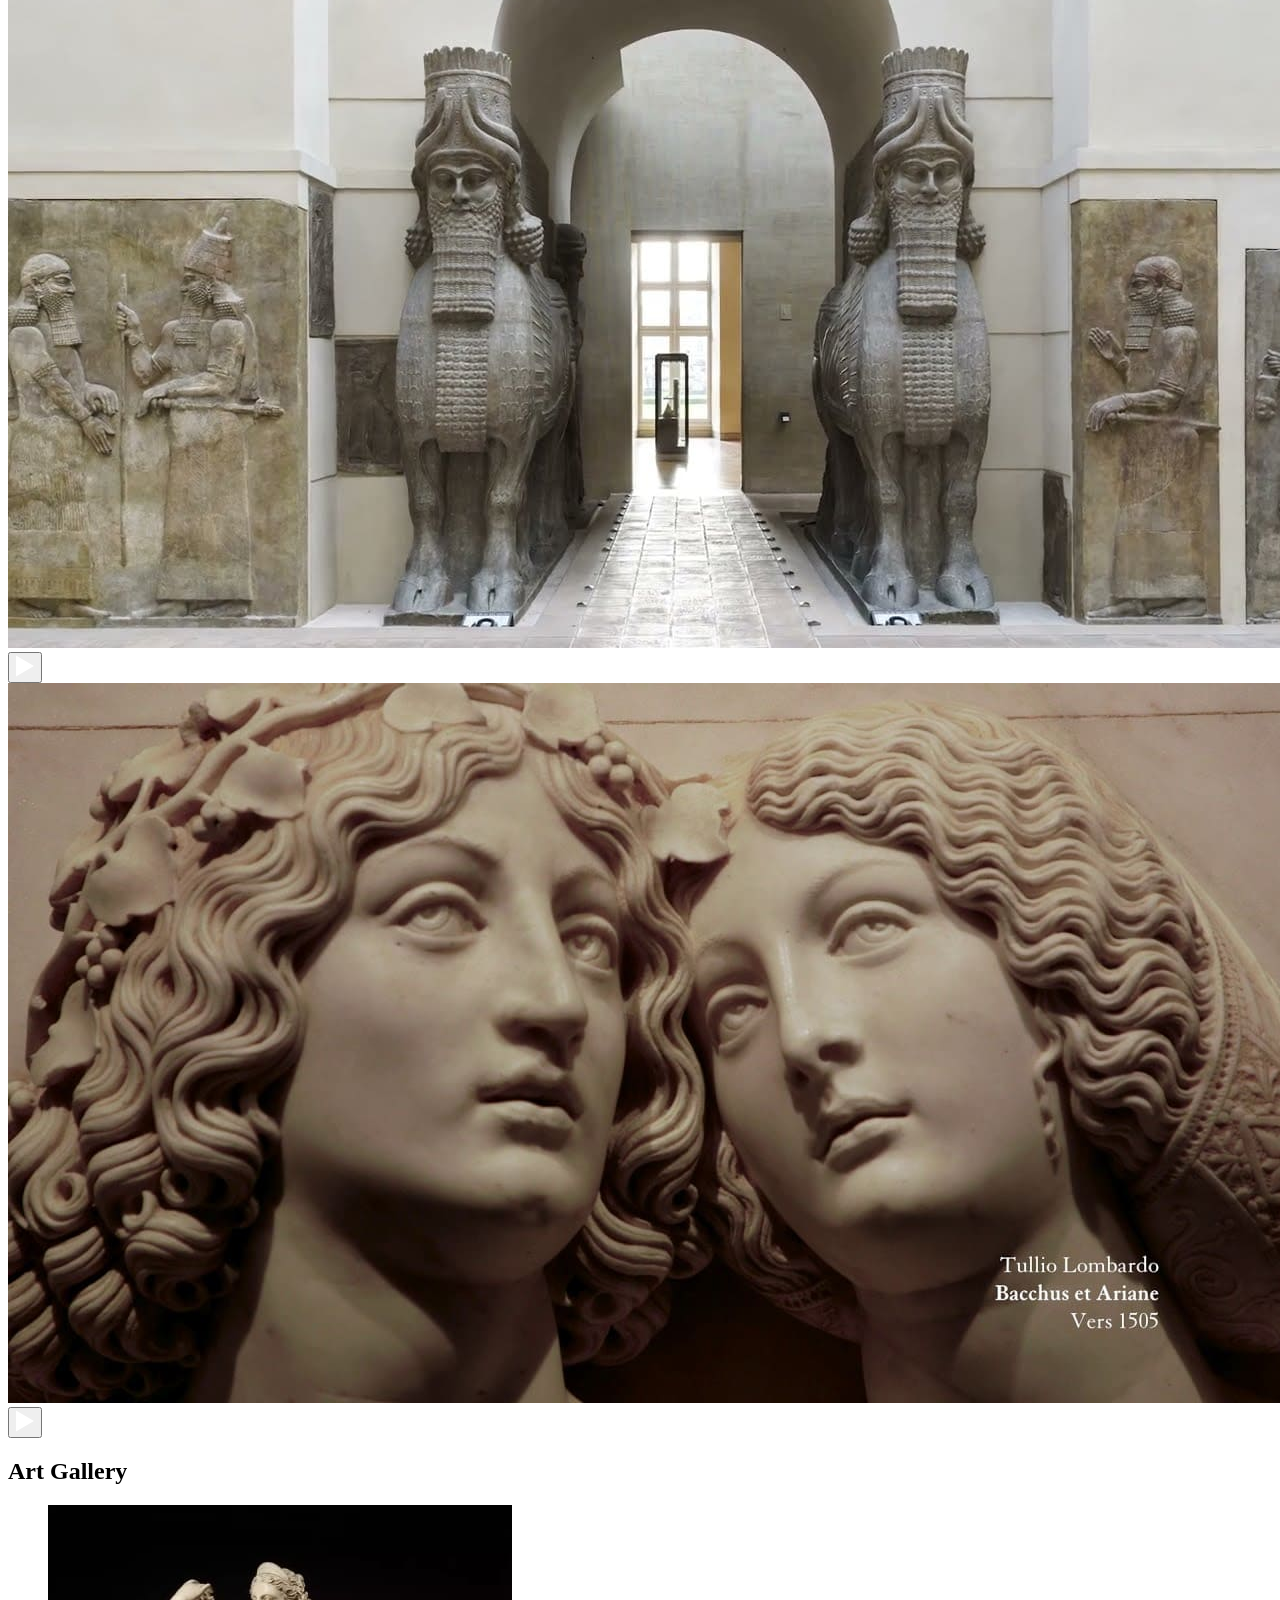
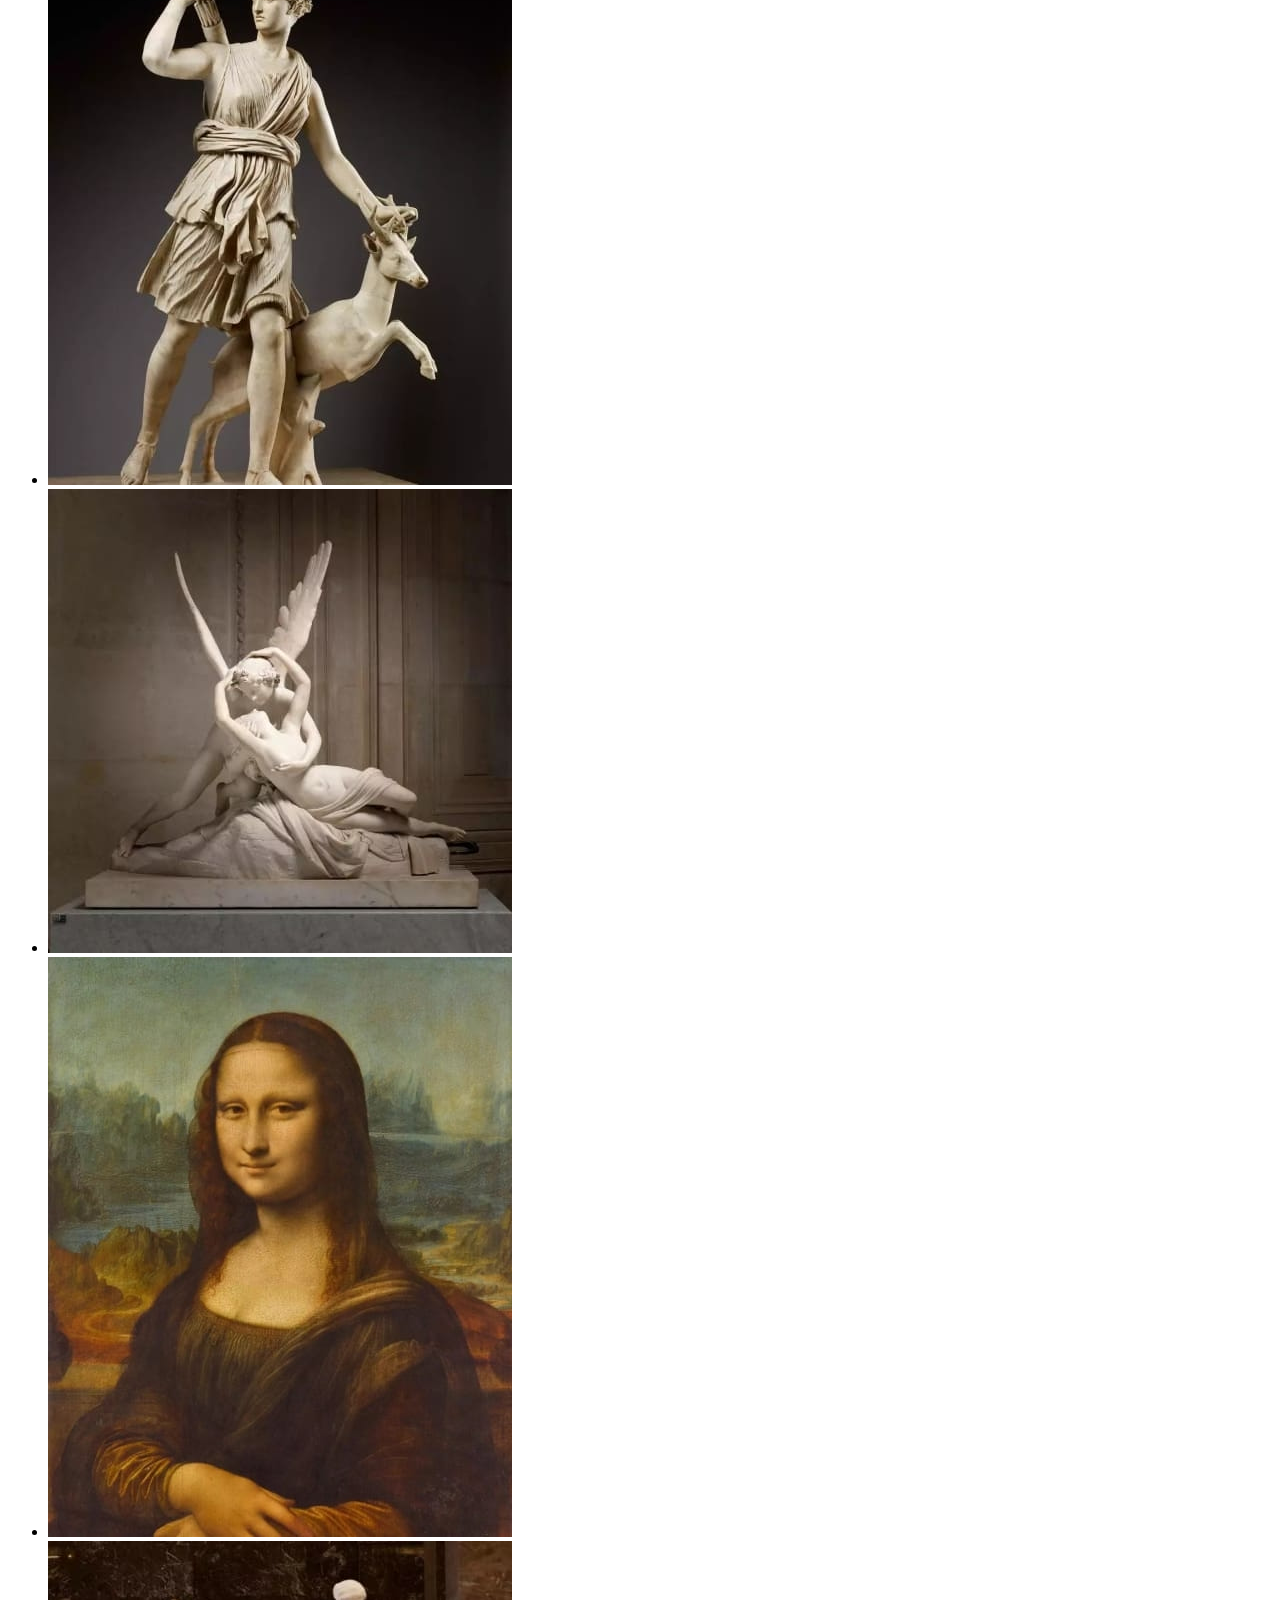
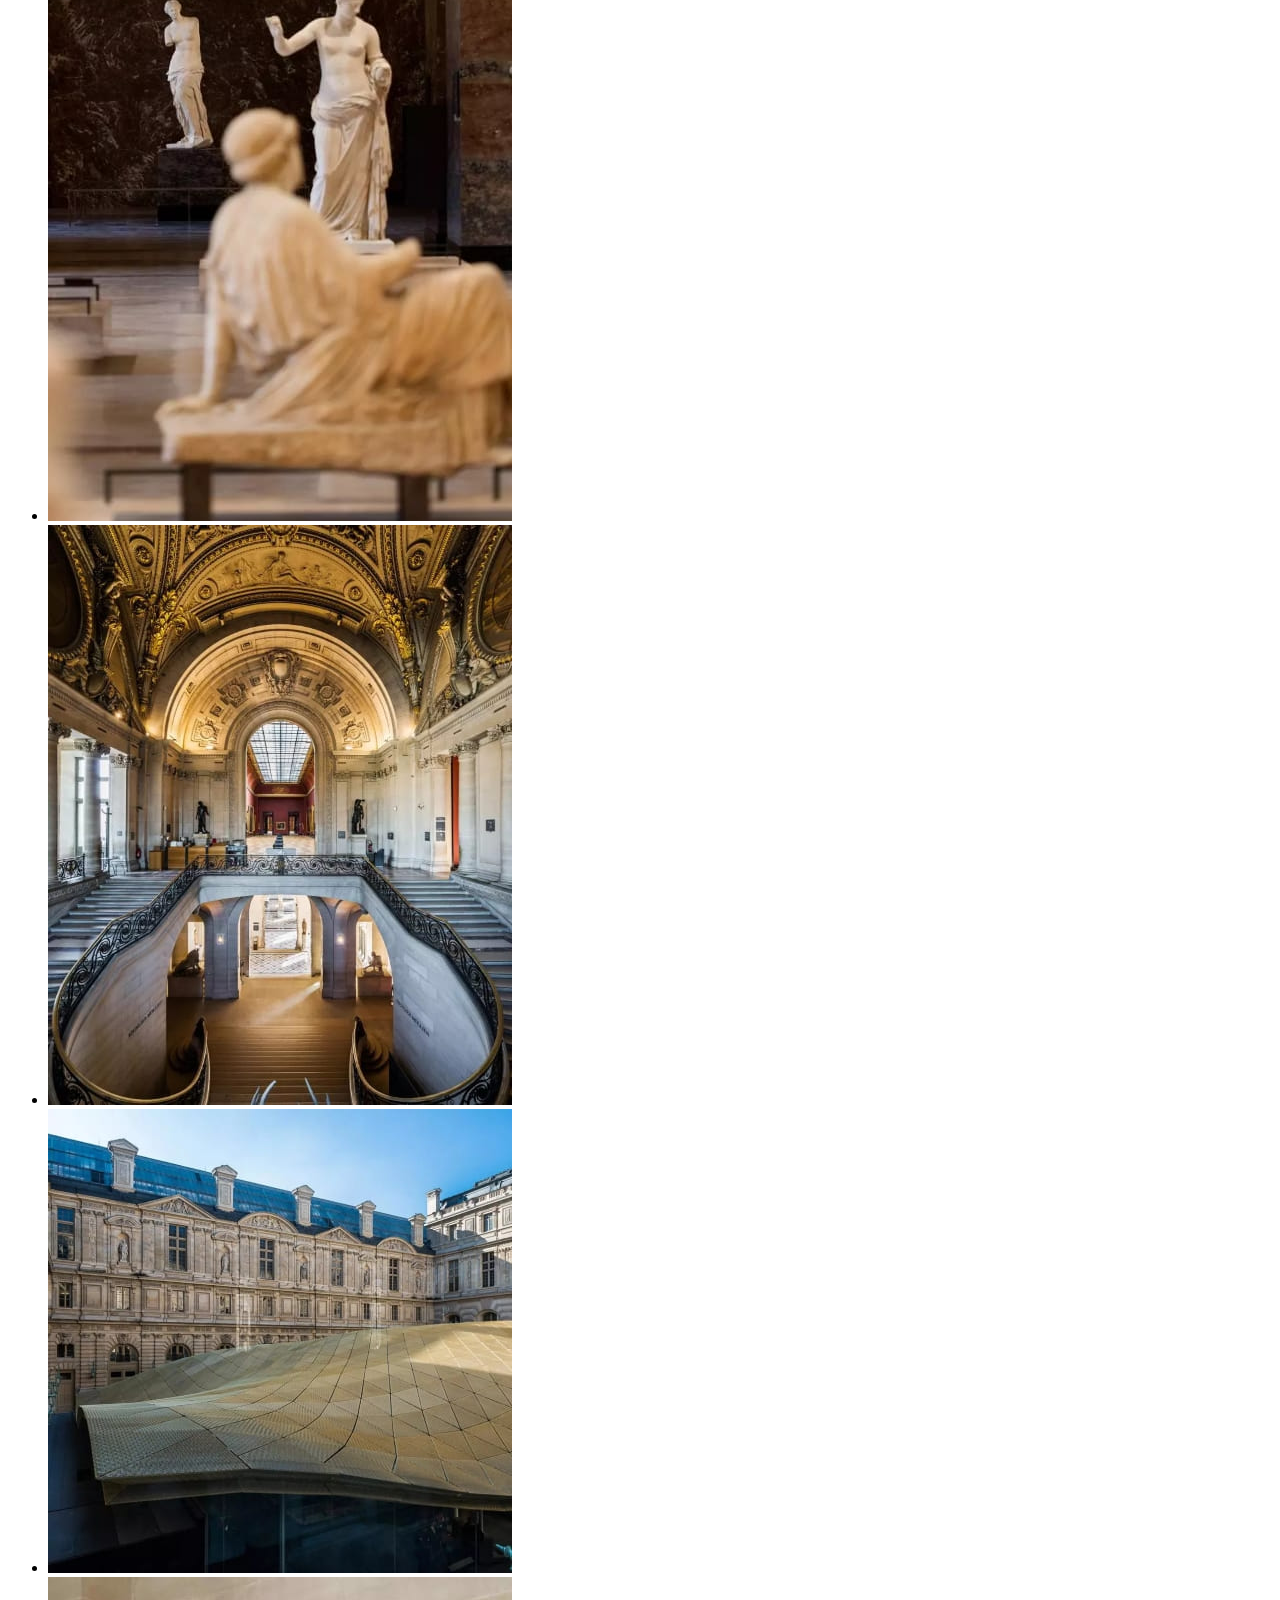
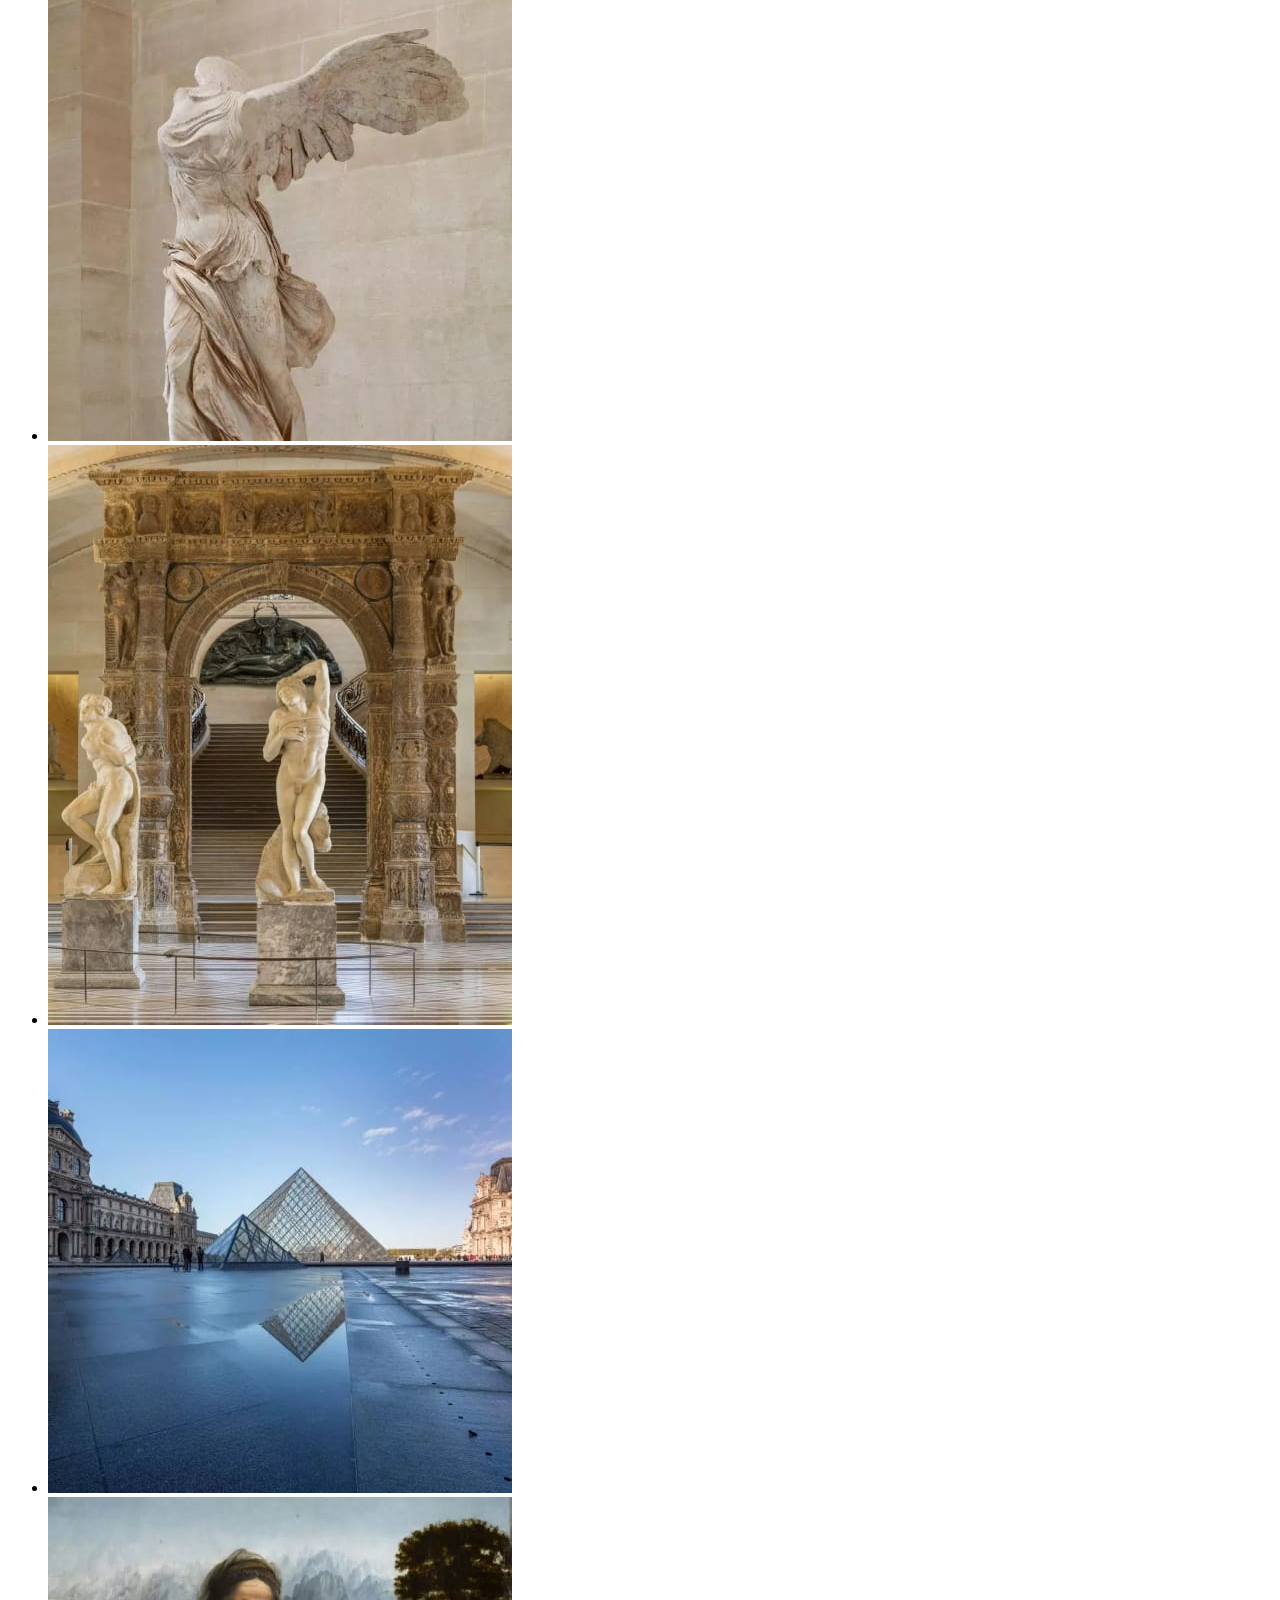
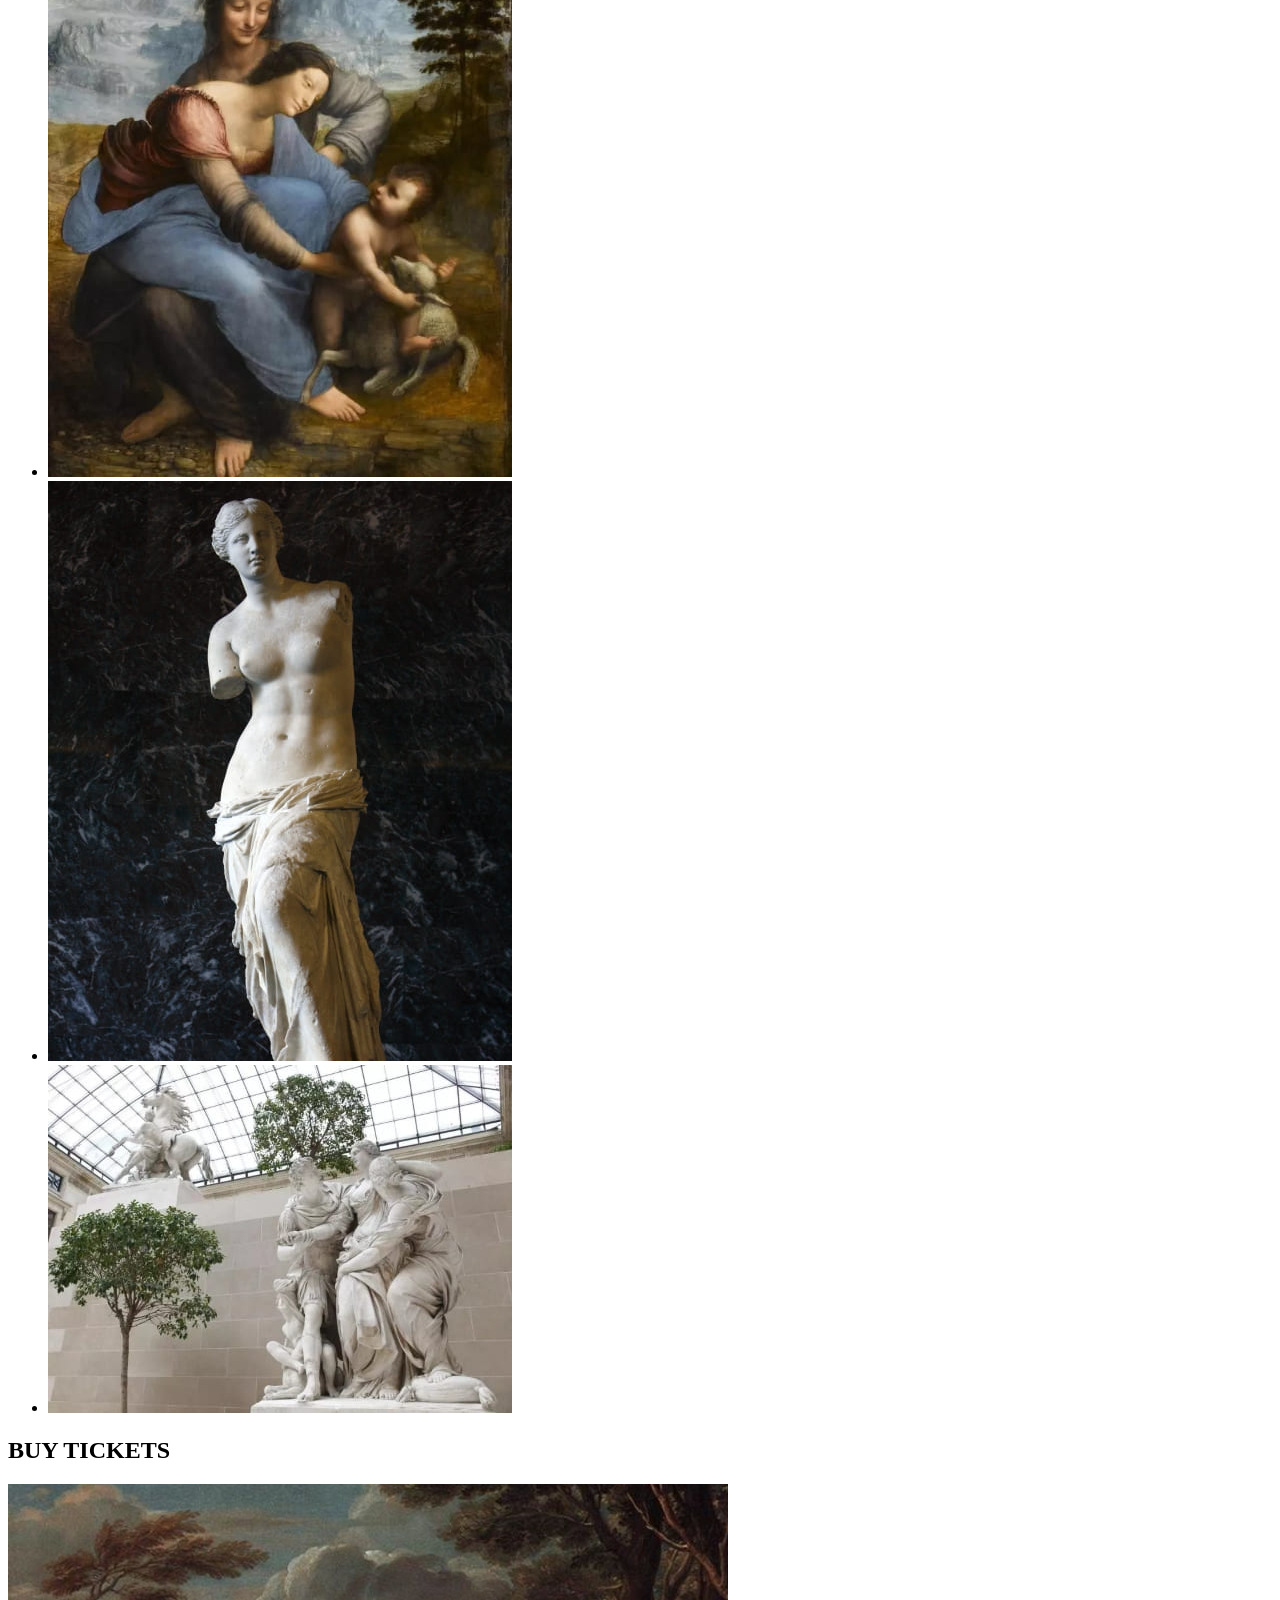
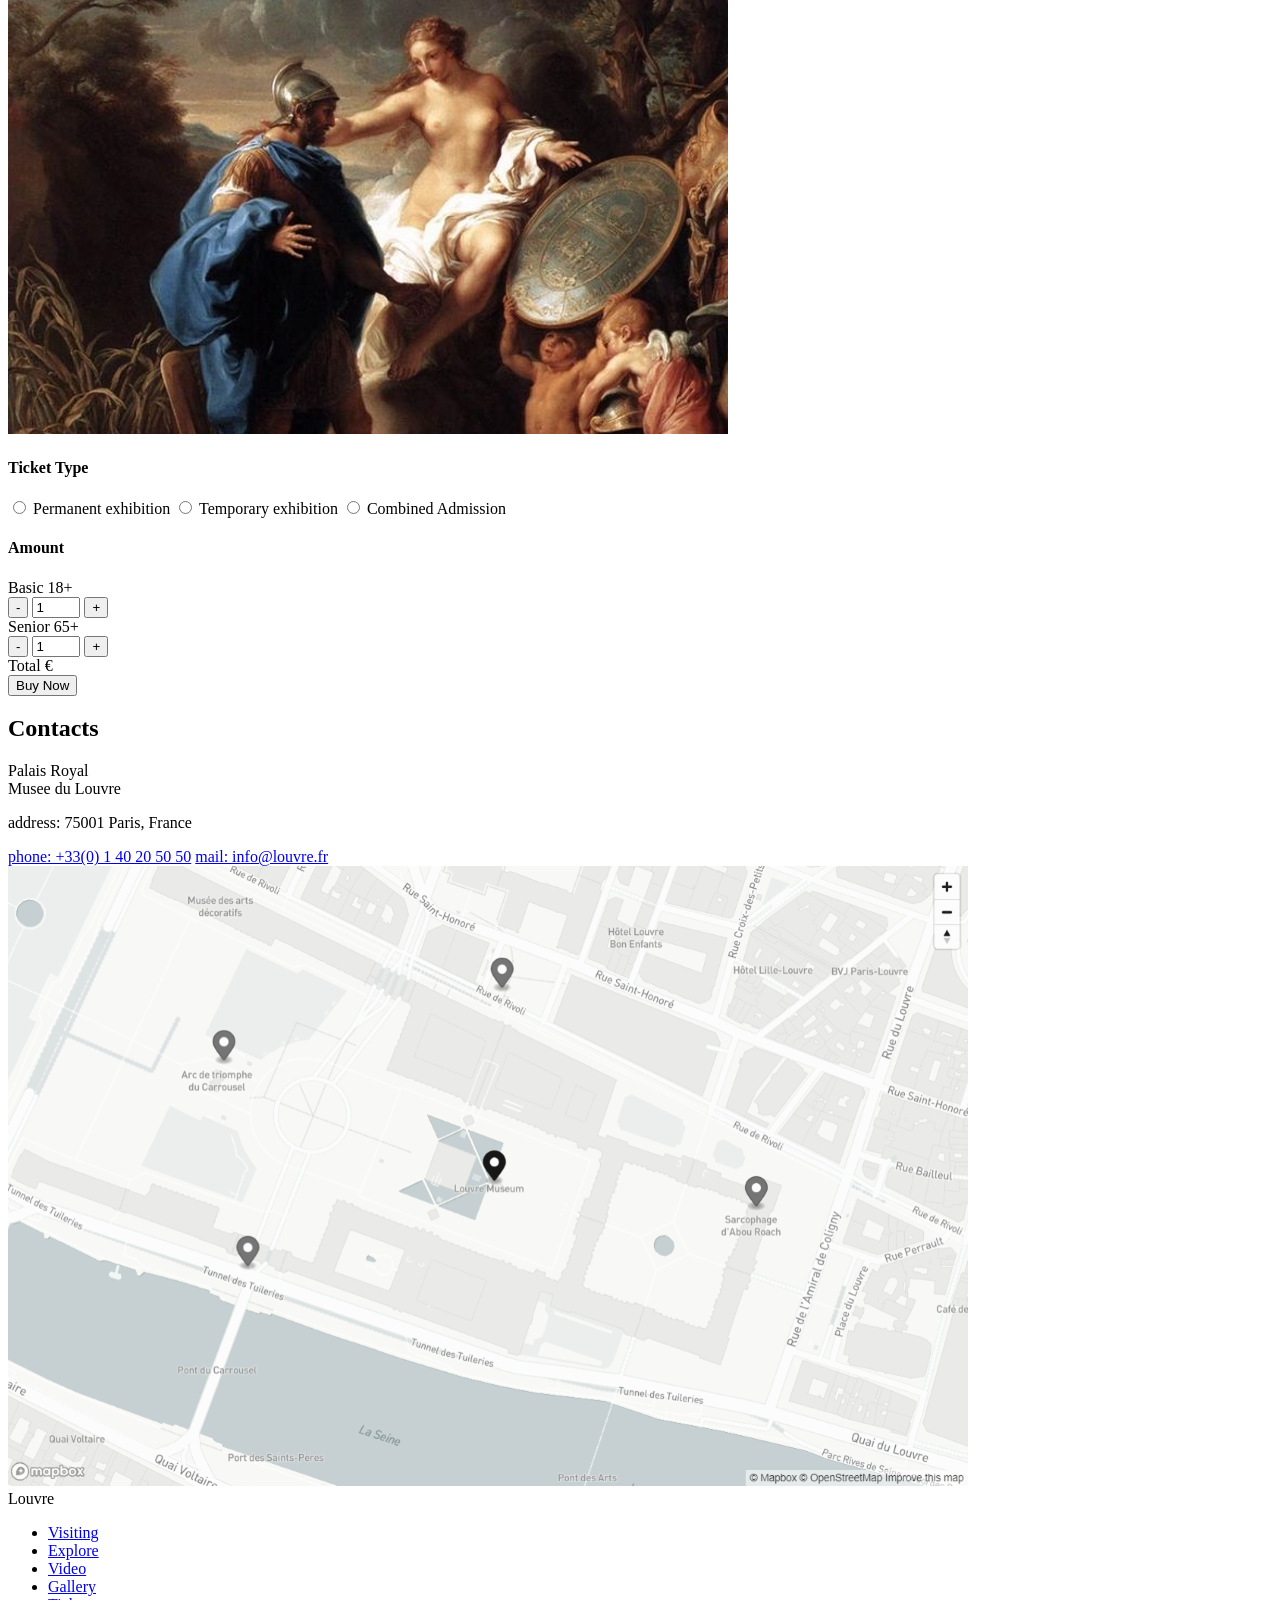
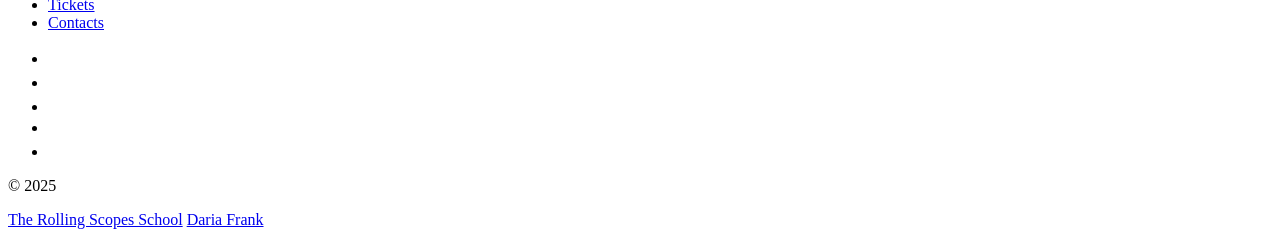
==== commit c8c4b012: "fix: html" ====
--- a/museum/index.html
+++ b/museum/index.html
@@ -31,8 +31,8 @@
                 <h1 class="section__title light-title">Welcome
                     to the Louvre</h1>
                 <p class="welcome__suptitle">From the castle to the museum</p>
-                <a class="welcome__link" href="https://www.google.com/maps/@48.8618159,2.3366818,3a,75y,81.55h,73.4t
-    /data=!3m7!1e1!3m5!1sAF1QipOVxZQuSy3Bx9T_HpH_7FtBHDTXvI6SF-A10ocT!2e10!3e12!7i5472!8i2736">
+                <a class="welcome__link"
+                    href="https://www.google.com/maps/@48.8618159,2.3366818,3a,75y,81.55h,73.4t/data=!3m7!1e1!3m5!1sAF1QipOVxZQuSy3Bx9T_HpH_7FtBHDTXvI6SF-A10ocT!2e10!3e12!7i5472!8i2736">
                     Discover the Louvre</a>
             </div>
         </section>
@@ -117,13 +117,39 @@
                 <p>Enter and visit one of the most famous museums in the world and enjoy masterpieces such as Mona Lisa
                     or Hammurabi's Code</p>
                 <div class="video__section-main">
-                    <img class="video__section-main-poster" src="./assets/video/poster0.jpg" alt="">
-                    
+                    <img class="video__section-main-poster" src="./assets/video/poster0.jpg" alt="video poster">
+                    <button class="video__section-main-bnt"><img src="./assets/svg/videobtn.svg"
+                            alt="youtubeBtn"></button>
+                    <div class="video__section-controls">
+                        <button>
+                            <img src="./assets/svg/play.svg" alt="play">
+                        </button>
+                        <input type="range" class="controls__progress-bar" value="40" min="0" max="100" step="1">
+                        <button class="controls-btn">
+                            <img src="./assets/svg/volume.svg" alt="volume">
+                        </button>
+                        <input type="range" class="controls__volume-bar" value="80">
+                        <button class="controls-btn">
+                            <img src="./assets/svg/fullscreen.svg" alt="fullscreen">
+                        </button>
+                    </div>
                 </div>
                 <div class="video__section-preview">
-                    <img class="video__section-preview-poster" src="./assets/video/poster1.jpg" alt="">
-                    <img class="video__section-preview-poster" src="./assets/video/poster2.jpg" alt="">
-                    <img class="video__section-preview-poster" src="./assets/video/poster3.jpg" alt="">
+                    <div class="preview">
+                        <img class="video__section-preview-poster" src="./assets/video/poster1.jpg" alt="video poster">
+                        <button class="video__section-preview-btn"><img src="./assets/svg/youtubeBtn.svg"
+                                alt="youtubeBtn"></button>
+                    </div>
+                    <div class="preview">
+                        <img class="video__section-preview-poster" src="./assets/video/poster2.jpg" alt="video poster">
+                        <button class="video__section-preview-btn"><img src="./assets/svg/youtubeBtn.svg"
+                                alt="youtubeBtn"></button>
+                    </div>
+                    <div class="preview">
+                        <img class="video__section-preview-poster" src="./assets/video/poster3.jpg" alt="video poster">
+                        <button class="video__section-preview-btn"><img src="./assets/svg/youtubeBtn.svg"
+                                alt="youtubeBtn"></button>
+                    </div>
                 </div>
             </div>
 
@@ -133,30 +159,30 @@
                 <h2 class="section__title light-title">Art Gallery</h2>
                 <ul class="gallery__section-list">
                     <li class="gallery__section-item">
-                        <img class="gallery__section-img" src="./assets/img/galery/galery2.jpg" alt="">
-                    </li>
-                    <li class="gallery__section-item"><img class="gallery__section-img"
-                            src="./assets/img/galery/galery1.jpg" alt=""></li>
-                    <li class="gallery__section-item"><img class="gallery__section-img"
-                            src="./assets/img/galery/galery7.jpg" alt=""></li>
-                    <li class="gallery__section-item"><img class="gallery__section-img"
-                            src="./assets/img/galery/galery9.jpg" alt=""></li>
-                    <li class="gallery__section-item"><img class="gallery__section-img"
-                            src="./assets/img/galery/galery8.jpg" alt=""></li>
-                    <li class="gallery__section-item"><img class="gallery__section-img"
-                            src="./assets/img/galery/galery10.jpg" alt=""></li>
-                    <li class="gallery__section-item"><img class="gallery__section-img"
-                            src="./assets/img/galery/galery4.jpg" alt=""></li>
-                    <li class="gallery__section-item"><img class="gallery__section-img"
-                            src="./assets/img/galery/galery3.jpg" alt=""></li>
-                    <li class="gallery__section-item"><img class="gallery__section-img"
-                            src="./assets/img/galery/galery15.jpg" alt=""></li>
-                    <li class="gallery__section-item"><img class="gallery__section-img"
-                            src="./assets/img/galery/galery6.jpg" alt=""></li>
-                    <li class="gallery__section-item"><img class="gallery__section-img"
-                            src="./assets/img/galery/galery5.jpg" alt=""></li>
-                    <li class="gallery__section-item"><img class="gallery__section-img"
-                            src="./assets/img/galery/galery12.jpg" alt=""></li>
+                        <img class="gallery__section-img" src="./assets/img/galery/galery2.jpg" alt="picture">
+                    </li>
+                    <li class="gallery__section-item"><img class="gallery__section-img"
+                            src="./assets/img/galery/galery1.jpg" alt="picture"></li>
+                    <li class="gallery__section-item"><img class="gallery__section-img"
+                            src="./assets/img/galery/galery7.jpg" alt="Mona Lisa"></li>
+                    <li class="gallery__section-item"><img class="gallery__section-img"
+                            src="./assets/img/galery/galery9.jpg" alt="picture"></li>
+                    <li class="gallery__section-item"><img class="gallery__section-img"
+                            src="./assets/img/galery/galery8.jpg" alt="picture"></li>
+                    <li class="gallery__section-item"><img class="gallery__section-img"
+                            src="./assets/img/galery/galery10.jpg" alt="picture"></li>
+                    <li class="gallery__section-item"><img class="gallery__section-img"
+                            src="./assets/img/galery/galery4.jpg" alt="picture"></li>
+                    <li class="gallery__section-item"><img class="gallery__section-img"
+                            src="./assets/img/galery/galery3.jpg" alt="picture"></li>
+                    <li class="gallery__section-item"><img class="gallery__section-img"
+                            src="./assets/img/galery/galery15.jpg" alt="picture"></li>
+                    <li class="gallery__section-item"><img class="gallery__section-img"
+                            src="./assets/img/galery/galery6.jpg" alt="picture"></li>
+                    <li class="gallery__section-item"><img class="gallery__section-img"
+                            src="./assets/img/galery/galery5.jpg" alt="picture"></li>
+                    <li class="gallery__section-item"><img class="gallery__section-img"
+                            src="./assets/img/galery/galery12.jpg" alt="picture"></li>
                 </ul>
             </div>
 
@@ -165,7 +191,7 @@
             <div class="container">
                 <h2 class="section__title underline-title">BUY TICKETS</h2>
                 <div class="container-tickets">
-                    <img src="./assets/img/tickets/Rectangle.png" alt="">
+                    <img src="./assets/img/tickets/Rectangle.png" alt="tickets">
                     <div>
                         <div>
                             <h4>Ticket Type</h4>
@@ -187,29 +213,28 @@
                         </div>
                         <div>
                             <h4>Amount</h4>
-                            <label for=""> Basic 18+
+                            <label for="basic"> Basic 18+
+                            </label>
+                            <div>
                                 <button type="button" onclick="this.nextElementSibling.stepDown()">-</button>
-                                <input type="number" min="0" max="20" value="1" readonly>
+                                <input type="number" min="0" max="20" value="1" id="basic" readonly>
                                 <button type="button" onclick="this.previousElementSibling.stepUp()">+</button>
-                            </label>
-                            <label>
-                                Senior 65+
+                            </div>
+                            <label for="senior">
+                                Senior 65+</label>
+                            <div>
                                 <button type="button" onclick="this.nextElementSibling.stepDown()">-</button>
-                                <input type="number" min="0" max="20" value="1" readonly>
+                                <input type="number" min="0" max="20" value="1" id="senior" readonly>
                                 <button type="button" onclick="this.previousElementSibling.stepUp()">+</button>
-                            </label>
-                            <span>Total €</span>
-                            <button type="button">Buy Now</button>
+                            </div>
+                            <div>Total €</div>
+                            <button class="tickets__section-btn-buy" type="button">Buy Now</button>
                         </div>
-
-                    </div>
-                </div>
-
-
-
-            </div>
-
-        </section>
+                    </div>
+                </div>
+            </div>
+        </section>
+
         <section class="section contacts__section">
             <div class="container">
                 <h2 class="section__title underline-title">Contacts</h2>
@@ -221,9 +246,7 @@
                         <a class="address" href="mailto:info@louvre.fr">mail: info@louvre.fr</a>
 
                     </div>
-                    <!-- <div class="contacts__section-map"> -->
                     <img src="./assets/img/contacts/map.png" alt="map">
-                    <!-- </div> -->
                 </div>
             </div>
 
@@ -275,7 +298,6 @@
                 <a href="https://rs.school/">The Rolling Scopes School</a>
                 <a href="https://github.com/DariaFra">Daria Frank</a>
             </div>
-
         </div>
 
     </footer>
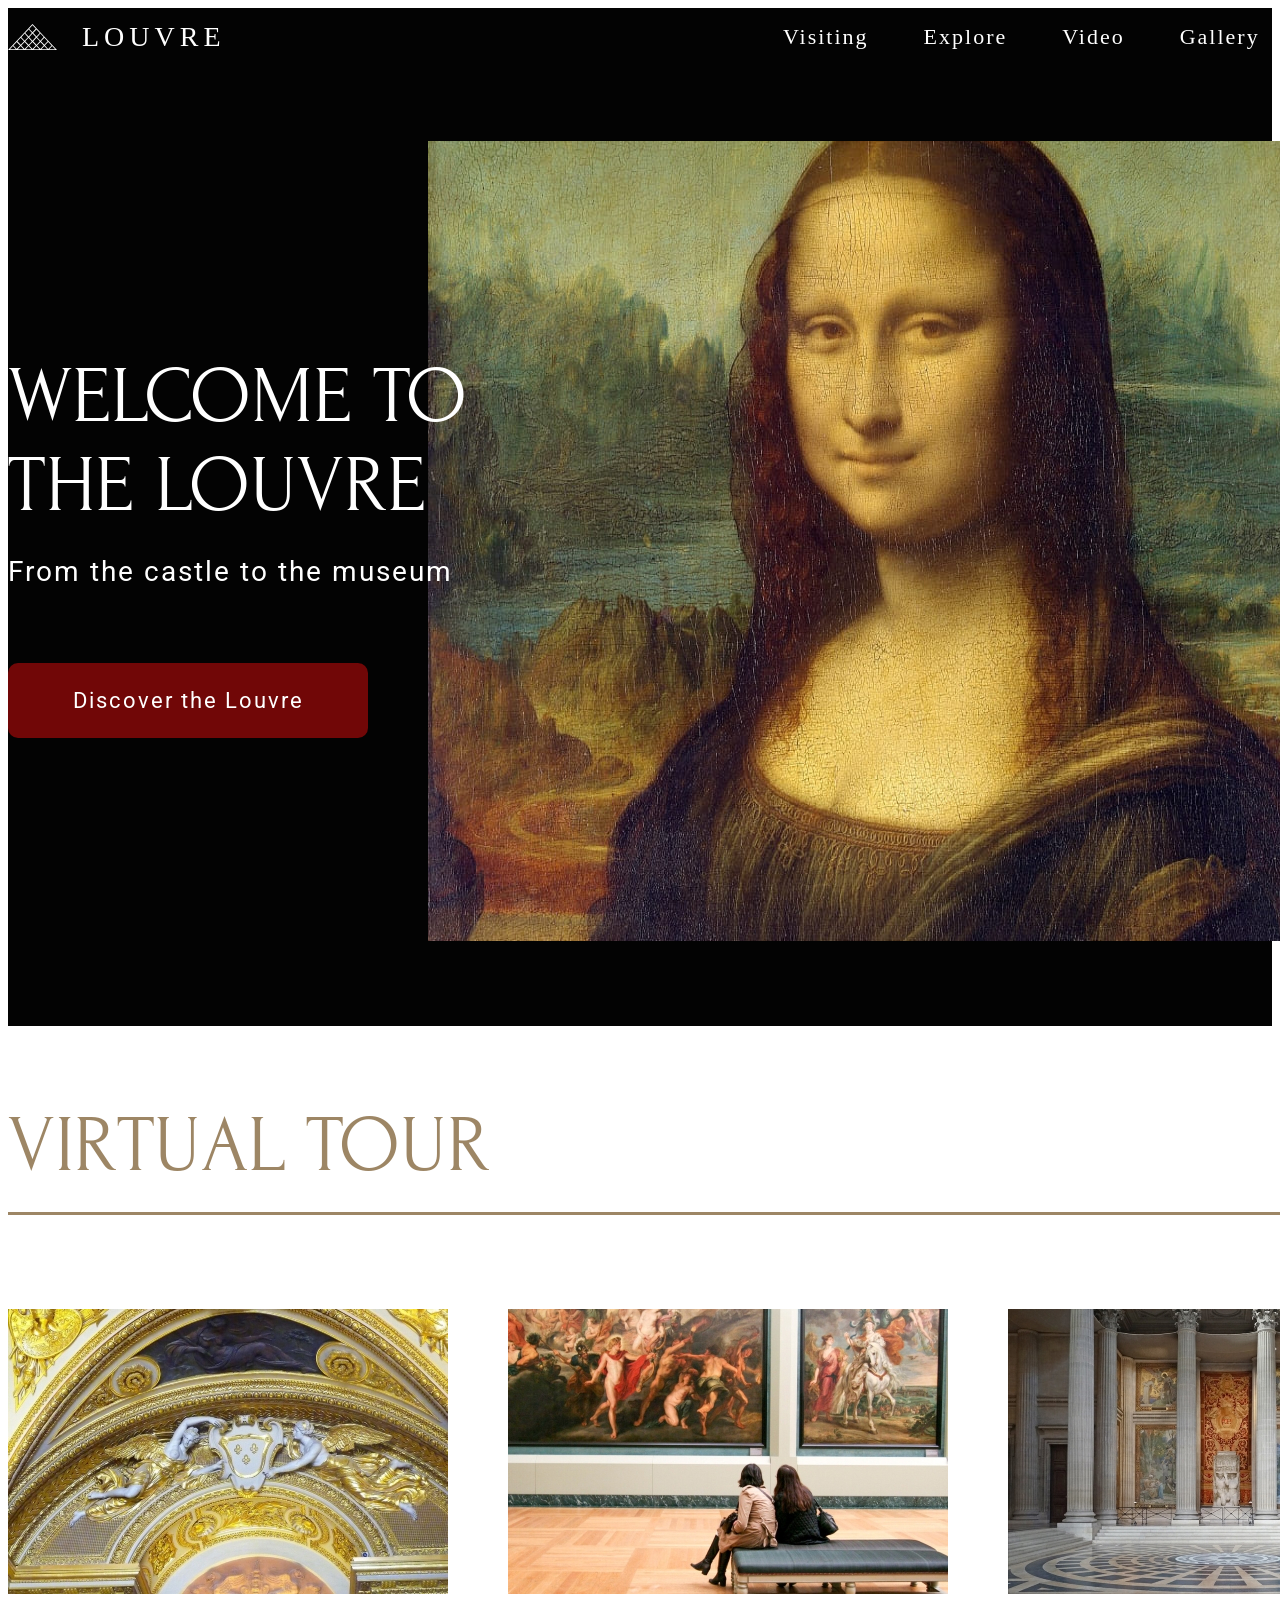
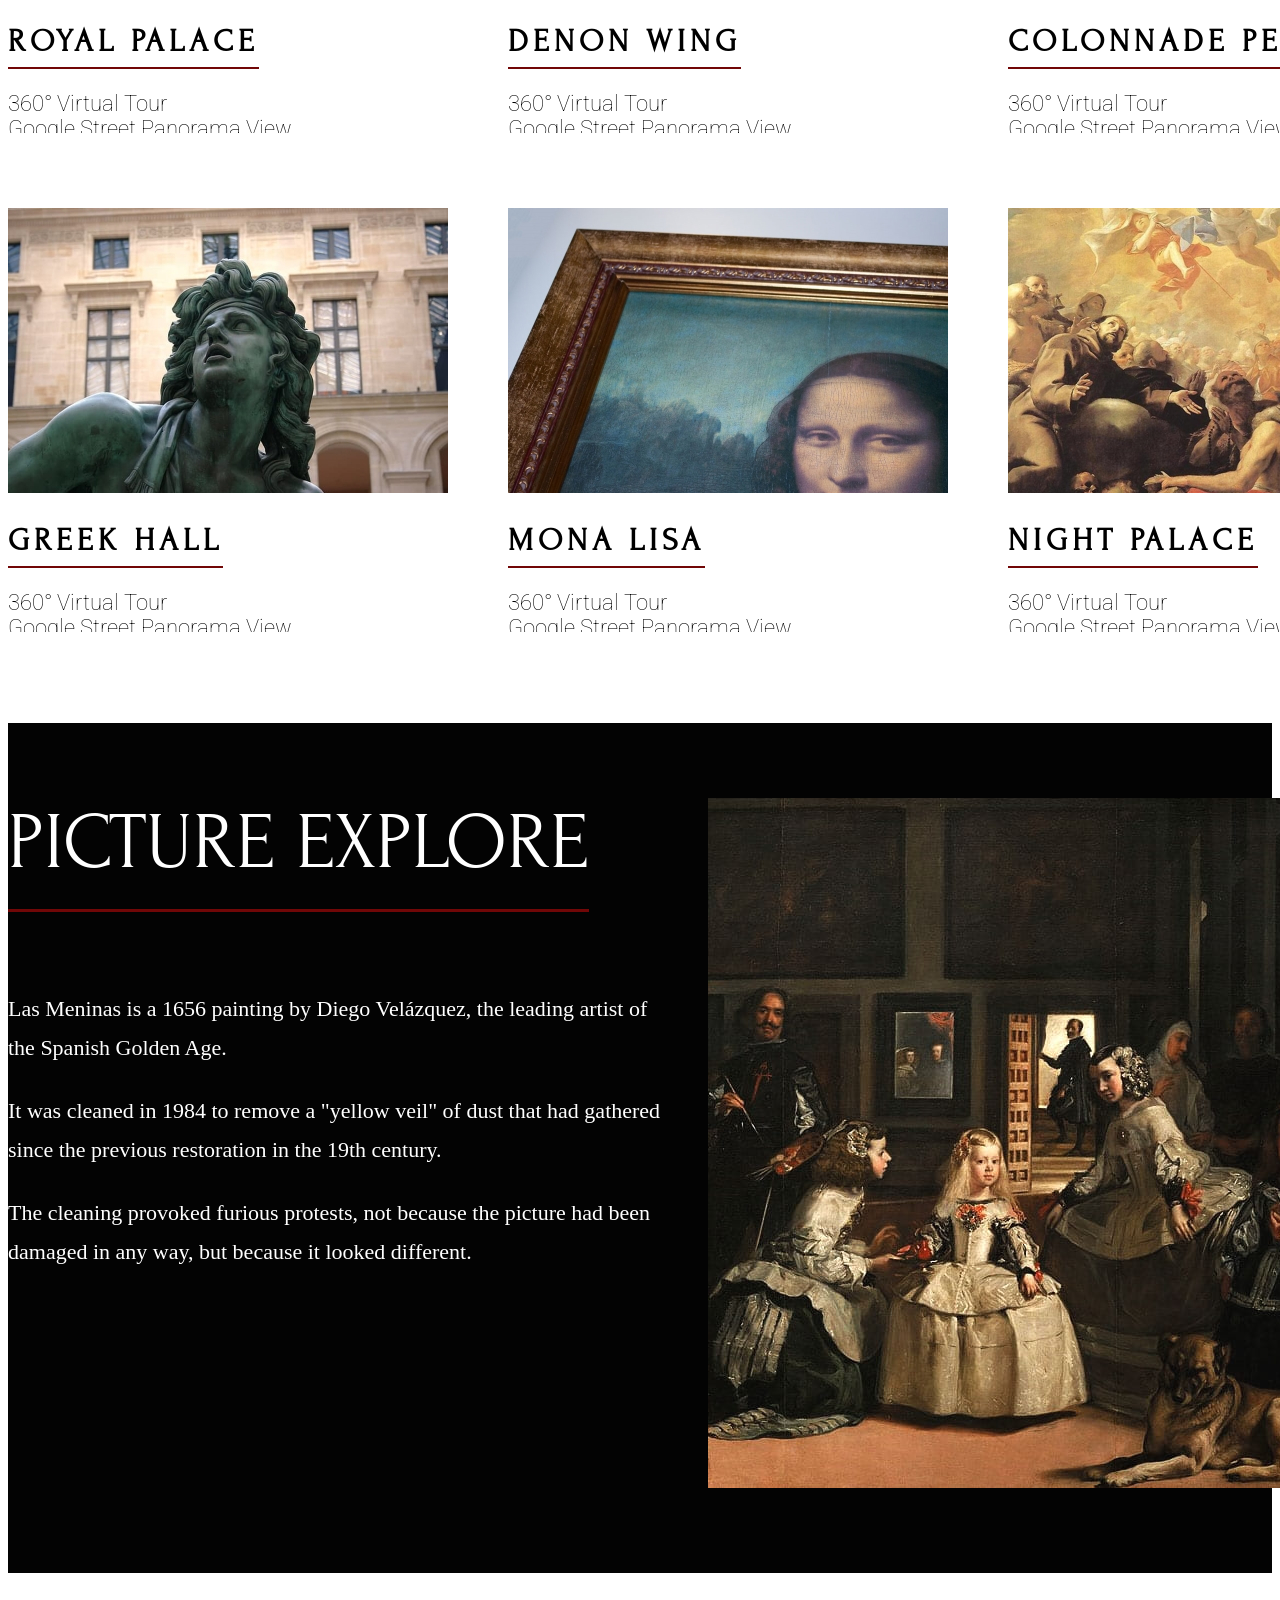
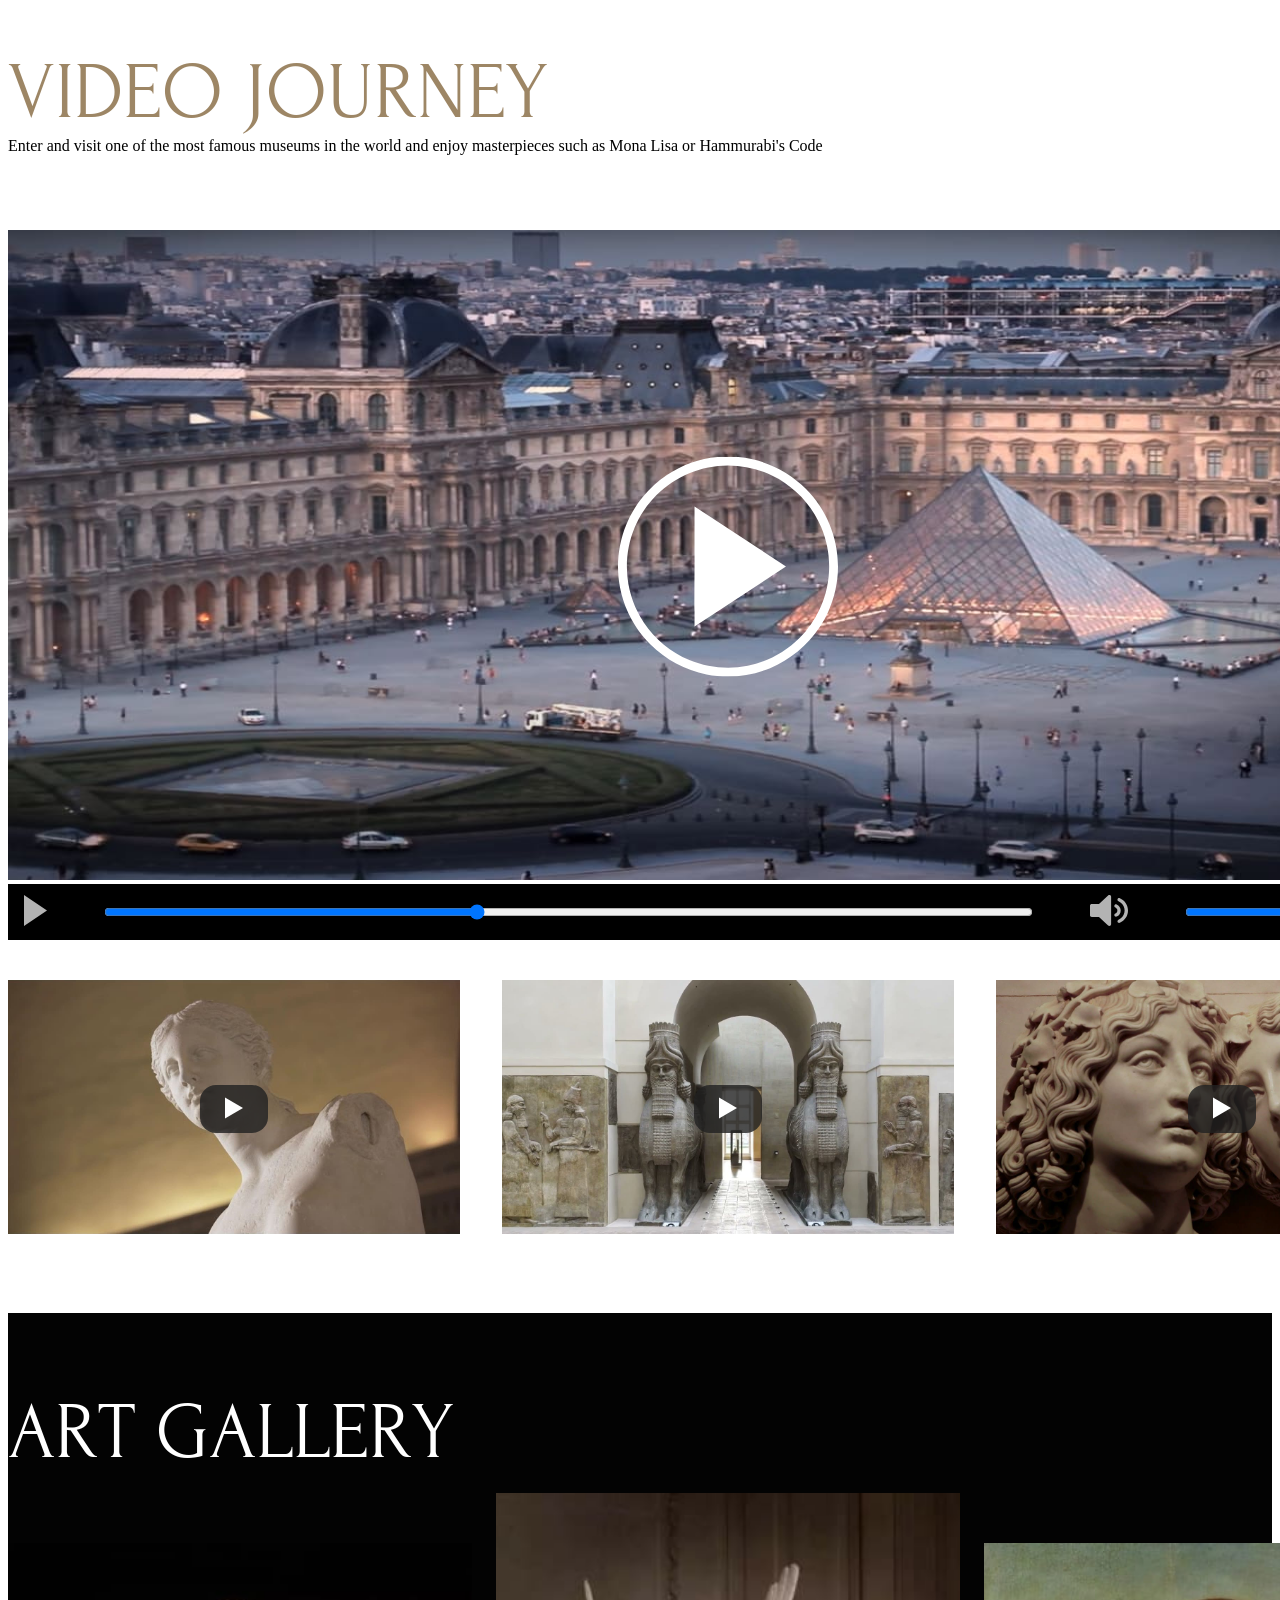
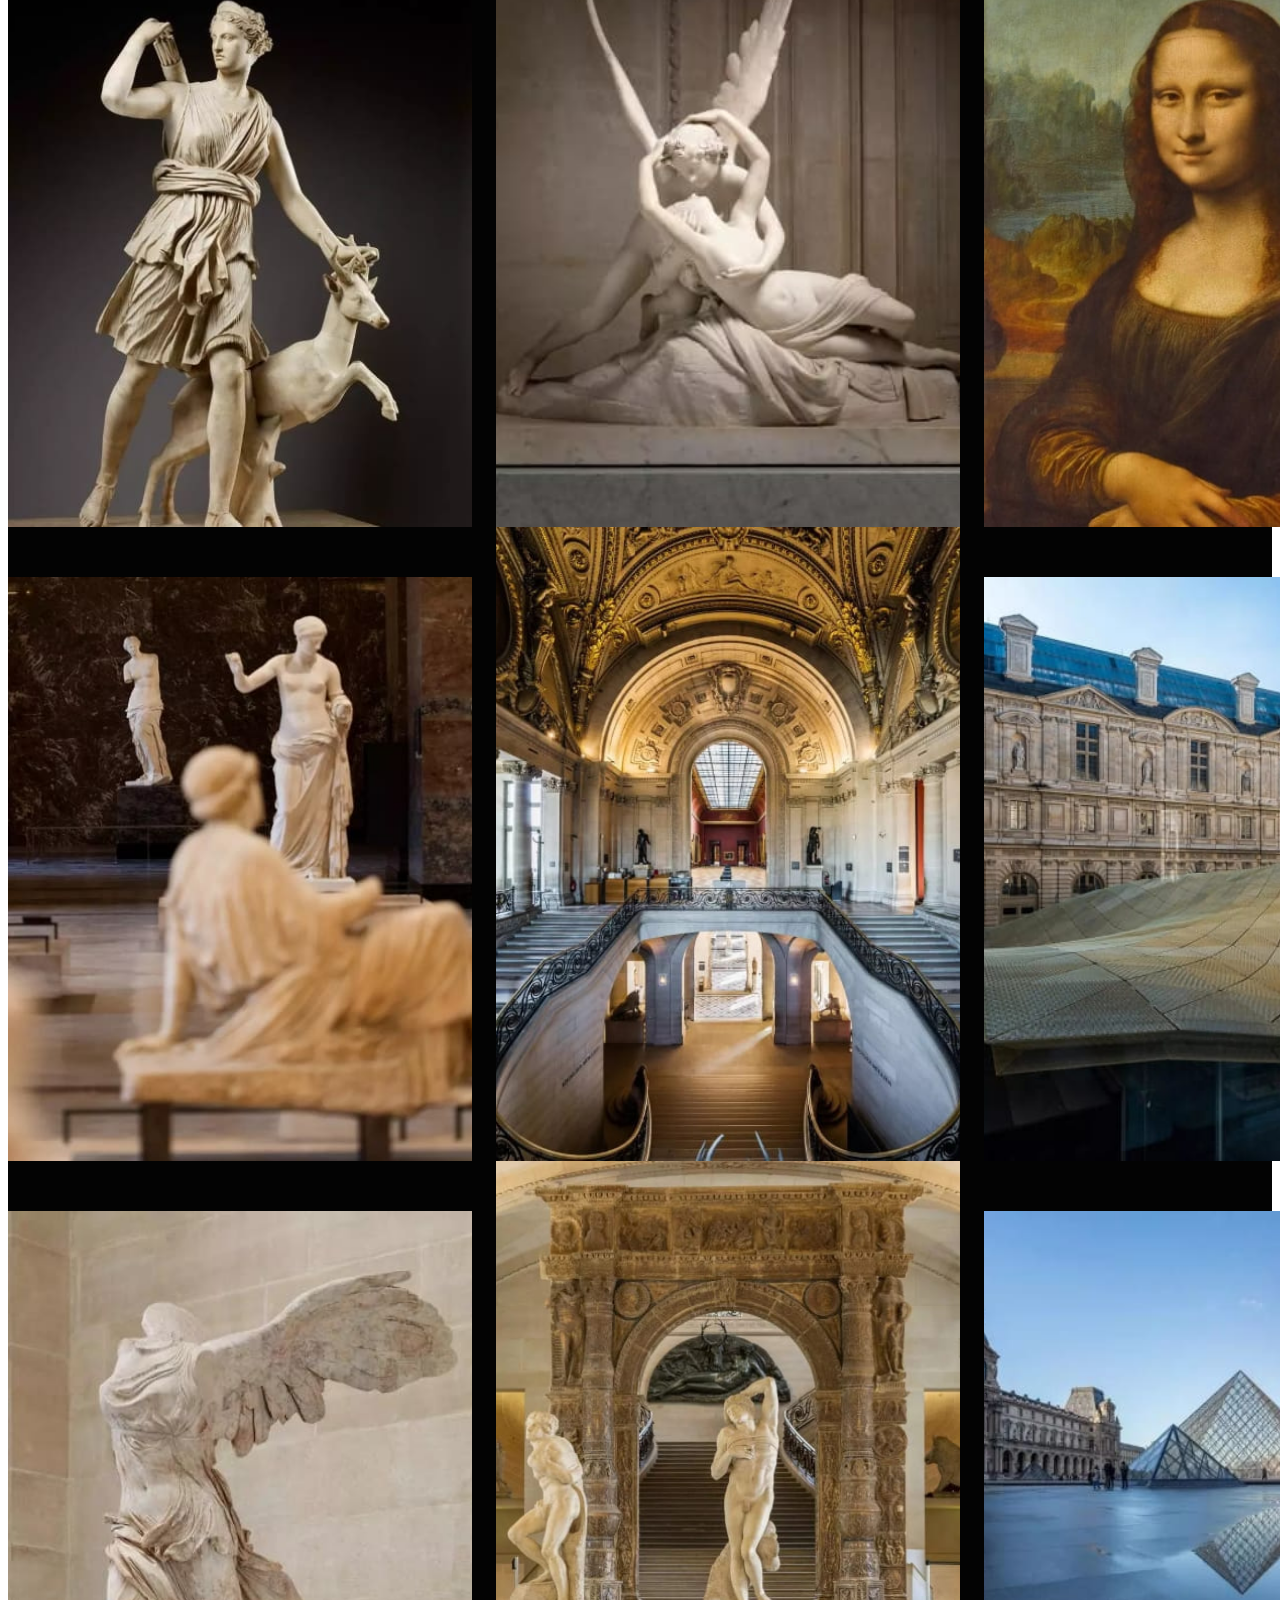
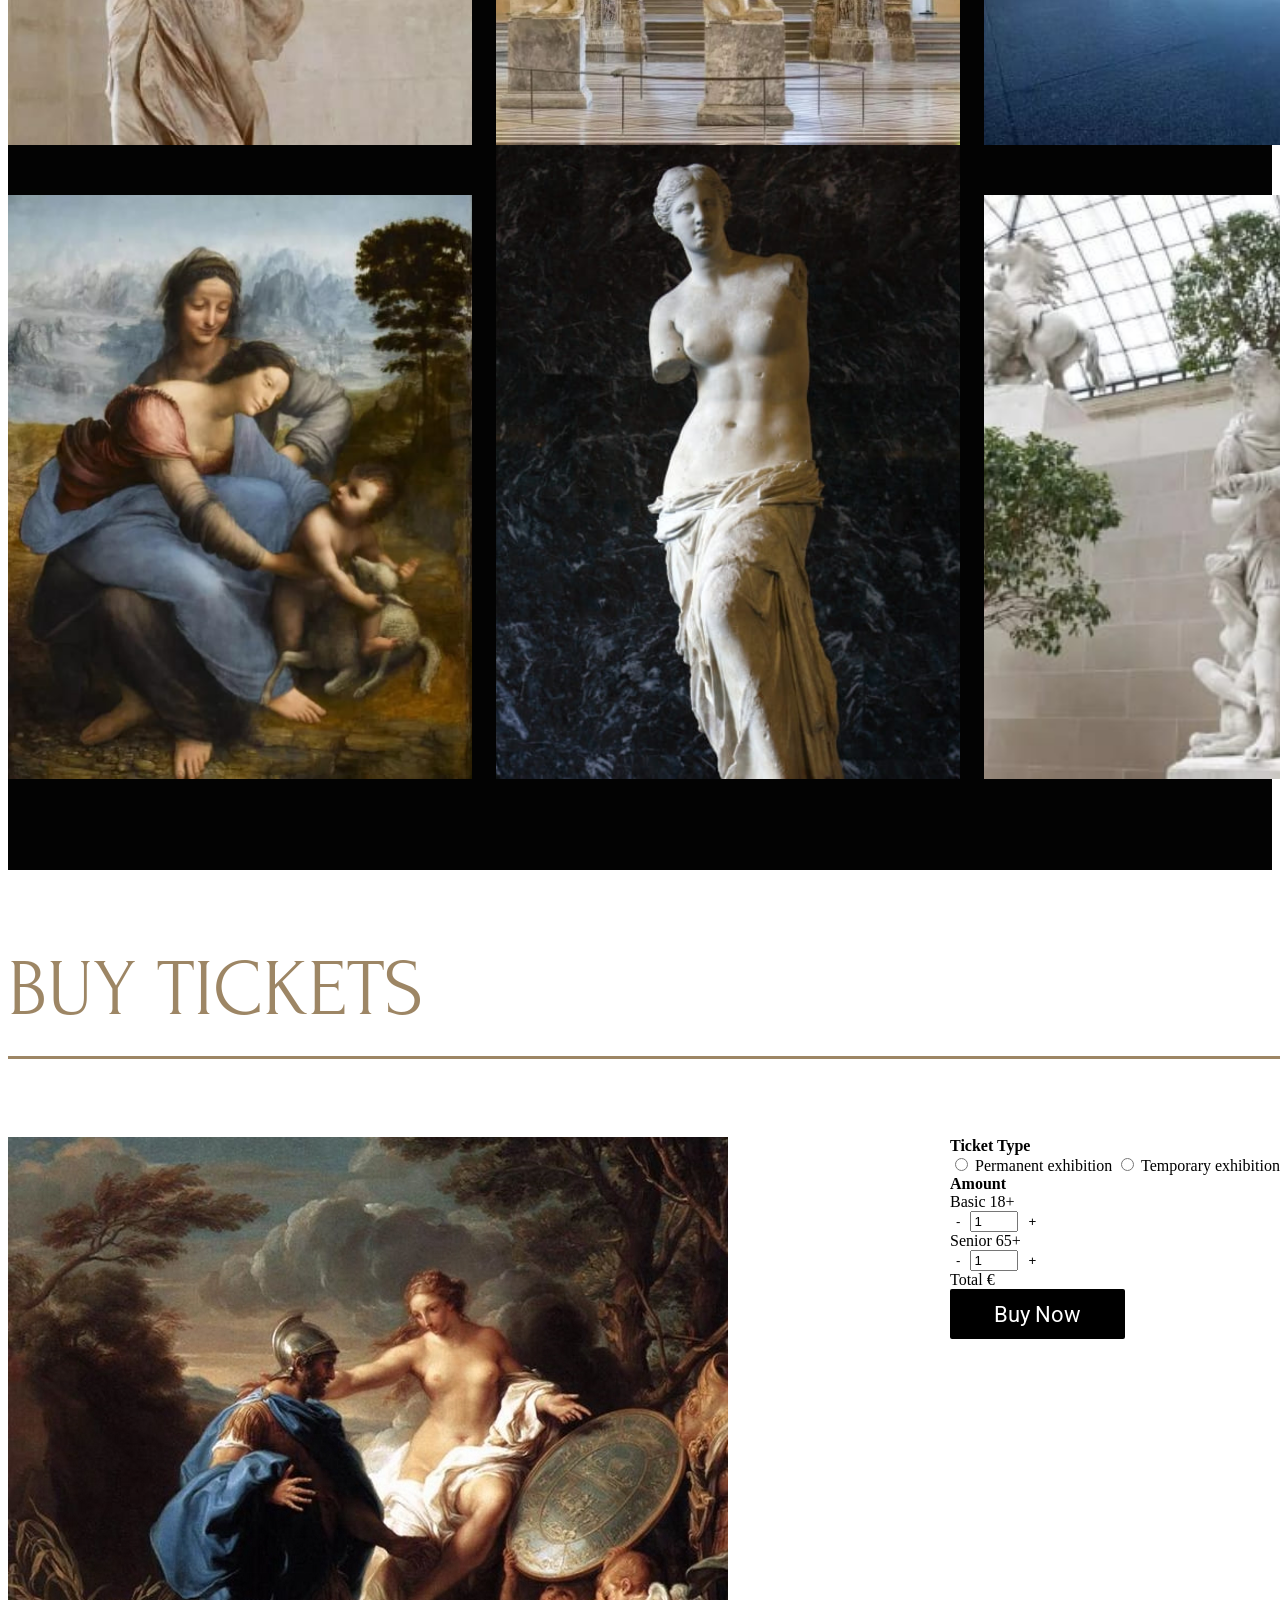
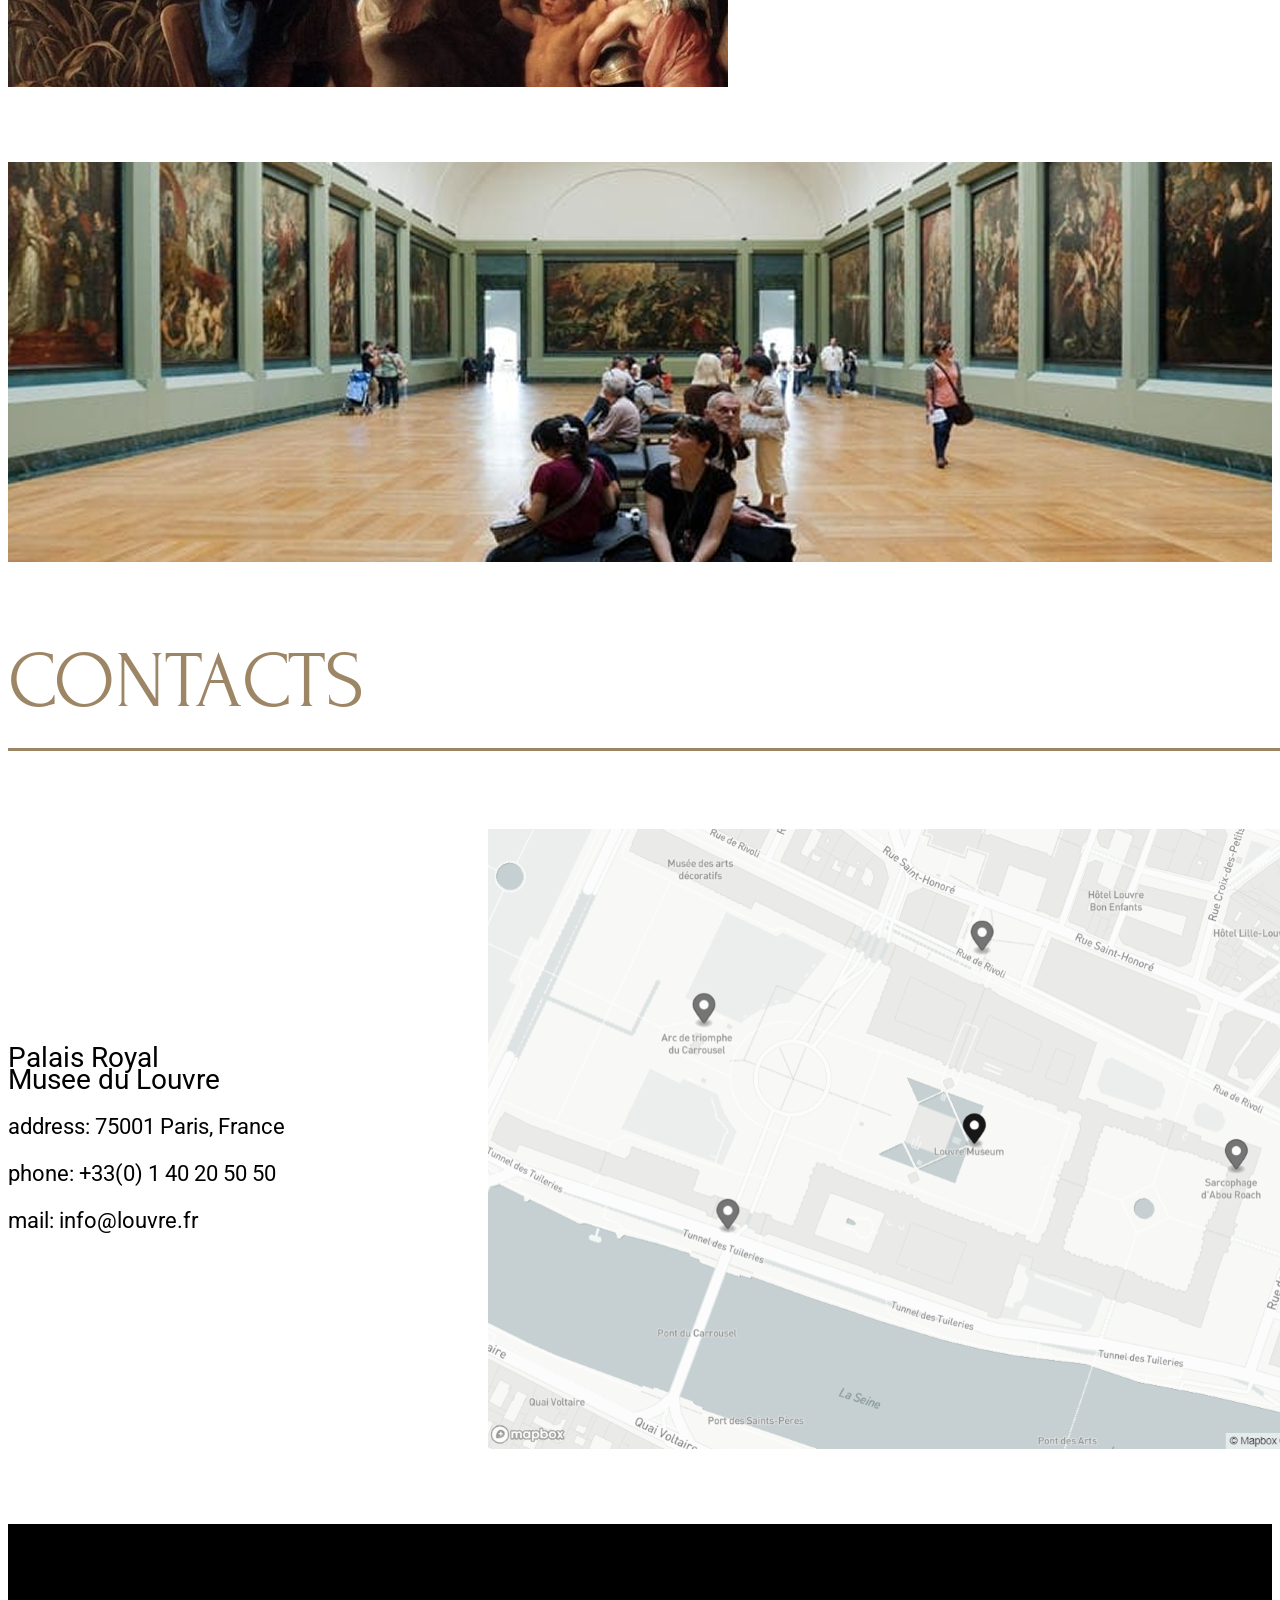
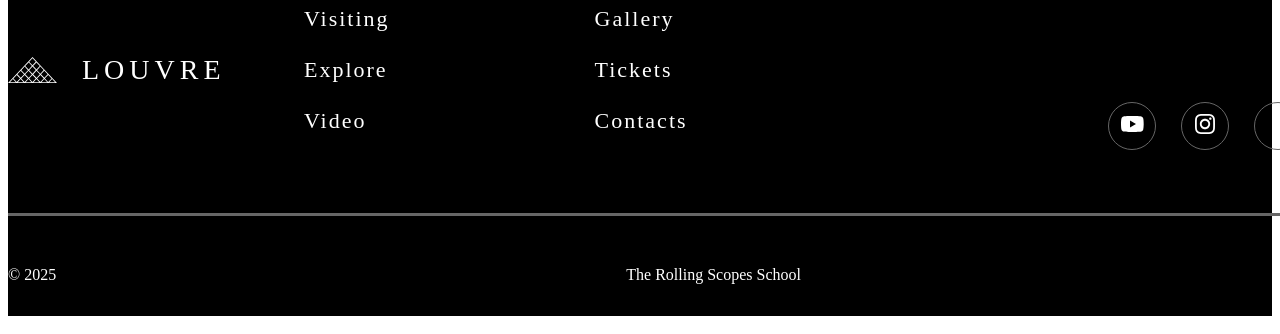
==== commit 79351eb1: "refactor: welcome section" ====
--- a/museum/index.html
+++ b/museum/index.html
@@ -28,12 +28,15 @@
     <main>
         <section class="section dark-section welcome__section">
             <div class="container welcome__container">
-                <h1 class="section__title light-title">Welcome
-                    to the Louvre</h1>
-                <p class="welcome__suptitle">From the castle to the museum</p>
-                <a class="welcome__link"
-                    href="https://www.google.com/maps/@48.8618159,2.3366818,3a,75y,81.55h,73.4t/data=!3m7!1e1!3m5!1sAF1QipOVxZQuSy3Bx9T_HpH_7FtBHDTXvI6SF-A10ocT!2e10!3e12!7i5472!8i2736">
-                    Discover the Louvre</a>
+                <div class="welcome">
+                    <h1 class="section__title light-title">Welcome
+                        to the Louvre</h1>
+                    <p class="welcome__subtitle">From the castle to the museum</p>
+                    <a class="welcome__link"
+                        href="https://www.google.com/maps/@48.8618159,2.3366818,3a,75y,81.55h,73.4t/data=!3m7!1e1!3m5!1sAF1QipOVxZQuSy3Bx9T_HpH_7FtBHDTXvI6SF-A10ocT!2e10!3e12!7i5472!8i2736">
+                        Discover the Louvre</a>
+                </div>
+                
             </div>
         </section>
         <section class="section visiting__section" id="visiting">
@@ -235,6 +238,8 @@
             </div>
         </section>
 
+        <div class="tickets-splitter"></div>
+
         <section class="section contacts__section">
             <div class="container">
                 <h2 class="section__title underline-title">Contacts</h2>
--- a/museum/style.css
+++ b/museum/style.css
@@ -0,0 +1,463 @@
+@font-face {
+    font-family: "Roboto";
+    src: url(./assets/fonts/Roboto-Thin.ttf);
+    font-weight: 100;
+  }
+@font-face {
+    font-family: "Roboto";
+    src: url(./assets/fonts/Roboto-Regular.ttf);
+    font-weight: 300;
+  }
+@font-face {
+    font-family: "Forum";
+    src: url(./assets/fonts/Forum-Regular.ttf);
+    font-weight: 400;
+}
+
+*,
+*::after,
+*::before {
+  box-sizing: border-box;
+}
+
+html {
+    scroll-behavior: smooth;
+    margin: 0 auto;
+}
+
+a {
+    cursor: pointer;
+    text-decoration: none;
+    font-size: inherit;
+    color: inherit;
+}
+
+button {
+    cursor: pointer;
+    background: none;
+    border: none;
+}
+
+h1,
+h2,
+h3,
+h4,
+h5,
+h6,
+p {
+  margin: 0;
+}
+
+ul {
+    list-style: none;
+    padding: 0;
+}
+
+.header {
+    background: #030303;
+}
+
+.header__container {
+    display: flex;
+    justify-content: space-between;
+    align-items: center;
+}
+
+.header__logo {
+    height: 26px;
+    width: 49;
+    background-image: url(./assets/svg/logo.svg);
+    background-repeat: no-repeat;
+    background-size: contain;
+    background-position: left center;
+    padding-left: 74px;
+    display: flex;
+    align-items: center;
+    font-size: 28px;
+    font-weight: 400;
+    text-transform: uppercase;
+    letter-spacing: 5px;
+    color: #FFFFFF;
+}
+
+.menu__list {
+    display: flex;
+    flex-direction: row;
+    max-width: 720px;
+    
+}
+
+.menu__item-link {
+    color: #FFFFFF;
+    padding-left: 55px;
+    font-size: 22px;
+    letter-spacing: 2px;
+    font-weight: 200;
+}
+
+.section {
+    padding: 75px 0;
+}
+
+.dark-section {
+    background-color: #030303;
+}
+
+.welcome__section {
+    color: #FFFFFF;
+}
+
+.container {
+    margin: 0 auto;
+    width: 1440px;
+}
+
+.welcome__container {
+    background-image:url(./assets/img/welcome-slider/1.jpg);
+    background-position: calc(100% - 20px) calc(100% - 10px);
+    background-repeat: no-repeat;
+    background-size: 1000px 810px;
+    height: 810px;
+    display: flex;
+    flex-direction: column;
+    align-items: start;
+    justify-content: center;
+}
+
+.section__title {
+    font-family: Forum;
+    font-weight: 400;
+    font-size: 80px;
+    color: #9D8665;
+    text-transform: uppercase;
+}
+
+.light-title {
+    color: #FFFFFF;
+}
+
+.welcome {
+    width: 598px;
+    height: 388px;
+    display: flex;
+    flex-direction: column;
+    gap: 25px;
+}
+
+.welcome__subtitle {
+    font-family: Roboto;
+    font-size: 28px;
+    font-weight: 300;
+    letter-spacing: 2px;
+}
+
+.welcome__link {
+    width: 360px;
+    height: 75px;
+    background: #710707;
+    border-radius: 10px;
+    display: flex;
+    align-items: center;
+    justify-content: center;
+    font-family: Roboto;
+    font-weight: 300;
+    font-size: 22px;
+    letter-spacing: 2px;
+    margin-top: 50px;
+
+}
+
+.underline-title {
+    position: relative;
+}
+
+.underline-title::after {
+    content: "";
+    position: absolute;
+    bottom: -25px;
+    left: 0;
+    right: 0;
+    height: 3px;
+    background-color: #9D8665;
+}
+
+.visiting__section-list {
+    display: flex;
+    flex-wrap: wrap;
+    row-gap: 75px;
+    column-gap: 60px;
+    padding-top: 103px;
+}
+
+.visiting__section-item {
+    height: 424px;
+    width: 440px;
+    overflow: hidden;
+}
+
+.visiting-title {
+    display: inline-block;
+    font-family: Forum, sans-serif;
+    font-size: 32px;
+    letter-spacing: 5px;
+    text-transform: uppercase;
+    color: #000000;
+    margin-top: 25px;
+    margin-bottom: 22px;
+    position: relative;
+}
+
+.visiting-title::after {
+    content: '';
+    position: absolute;
+    bottom: -10px;
+    left: 0;
+    height: 2px;
+    background-color: #710707;
+    width: 100%;
+    transform: scaleX(1); 
+    transform-origin: left;
+    transition: 1.5s ease;
+  }
+
+.visiting__section-link:hover .visiting-title::after {
+    transform: scaleX(2);
+}
+
+.visiting__section-text {
+    font-family: Roboto;
+    font-weight: 200;
+    font-size: 22px;
+    padding: 10px 0;
+}
+
+.explore__section-container {
+    background-image:url(./assets/img/explore-slider/before.jpg);
+    background-position: calc(100% - 20px) calc(100% - 10px);
+    background-repeat: no-repeat;
+    background-size: contain;
+    height: 700px;
+    display: flex;
+    flex-direction: column;
+    align-items: start;
+    justify-content: start;
+    color: #FFFFFF;
+}
+
+.explore__section-text-container {
+    padding-top: 103px;
+    display: flex;
+    flex-wrap: wrap;
+    flex-direction: column;
+    gap: 25px;
+    width: 660px;
+    font-size: "Roboto";
+    font-size: 22px;
+    line-height: 38.5px;
+}
+
+.underline-title-onDark {
+    position: relative;
+}
+
+.underline-title-onDark::after {
+    content: "";
+    position: absolute;
+    bottom: -25px;
+    left: 0;
+    right: 0;
+    height: 3px;
+    background-color: #710707;
+}
+
+.video__section-main {
+    padding: 75px 0 40px;
+    position: relative;
+}
+
+.video__section-main-poster {
+    width: 1440px;
+    height: 650px;
+    
+}
+
+.video__section-main-bnt {
+    background: transparent;
+    position: absolute;
+    top: 50%;
+    left: 50%;
+    transform: translate(-50%, -50%);
+}
+
+.video__section-controls {
+    background: #000000;
+    padding: 8px 10px;
+    display: flex;
+    align-items: center;
+    justify-content: space-between;
+    gap: 12px;
+}
+
+.controls__progress-bar {
+    width: 929px;
+    background: linear-gradient(to right, #710707 0%, #710707 40%,  #C4C4C4 40%,  #C4C4C4 100%);
+    height: 8px;
+    border: none;
+}
+
+.controls__volume-bar {
+    width: 155px;
+    background: #C4C4C4;
+}
+
+.video__section-preview {
+    display: flex;
+    gap: 42px;
+}
+
+.video__section-preview-poster {
+    width: 452px;
+    height: 254px;
+    
+}
+
+.preview {
+    position: relative;
+}
+
+.video__section-preview-btn {
+    width: 68px;
+    height: 48px;
+    background-color: rgba(33, 33, 33, 0.8);
+    border-radius: 16px;
+    position: absolute;
+    top: 50%;
+    left: 50%;
+    transform: translate(-50%, -50%);
+}
+
+.tickets__section-btn-buy {
+    font-family: "Roboto";
+    font-size: 22px;
+    font-weight: 300;
+    width: 175px;
+    height: 50px;
+    border-radius: 2px;
+    background: #000000;
+    color: #FFFFFF;
+}
+
+.gallery__section-list {
+    display: grid;
+    grid-template-columns: repeat(3, 1fr);
+    column-gap: 24px;
+}
+
+
+.gallery__section-item {
+    padding-top: 50px;
+}
+
+.gallery__section-item:nth-child(3n+2) {
+    padding-top: 0;
+}
+
+.gallery__section-img {
+    width: 100%;
+    height: 100%;
+    object-fit: cover;
+}
+
+.tickets-splitter {
+    height: 400px;
+    background: url(./assets/img/tickets/parallax.png);
+    background-repeat: no-repeat;
+    background-position: center;
+}
+
+.container-tickets {
+    display: flex;
+    justify-content: space-between;
+    padding-top: 103px;
+}
+
+.container-contacts {
+    display: flex;
+    align-items: center;
+    justify-content: space-between;
+    padding-top: 103px;
+}
+
+.contacts__section-address {
+    font-family: Roboto;
+    font-style: normal;
+    font-weight: 300;
+    font-size: 22px;
+    line-height: 100%;
+    color: #000000;
+    display: flex;
+    flex-direction: column;
+    gap: 25px;
+    width: 282px;
+}
+
+.address-text {
+    font-size: 28px;
+    font-weight: 500;
+}
+
+.address {
+    display: block;
+}
+
+.footer {
+    height: 392px;
+    background: #000000;
+}
+
+.footer__container {
+    display: flex;
+    align-items: center;
+    justify-content: space-between;
+    padding: 50px 0;
+    color: #FFFFFF;
+}
+
+.underline-footer {
+    position: relative;
+}
+
+.underline-footer::after {
+    content: "";
+    position: absolute;
+    bottom: 0px;
+    left: 0;
+    right: 0;
+    height: 3px;
+    background-color: #666666;
+}
+
+.footer__menu__list {
+    display: flex;
+    flex-wrap: wrap;
+    flex-direction: column;
+    row-gap: 25px;
+    column-gap: 150px;
+    height: 128px;
+}
+
+.footer__social__list {
+    display: flex;
+    gap: 25px;
+    padding: 112px 0 0 397px;
+}
+
+.footer__social__item {
+    border: solid 1px #666666;
+    border-radius: 50%;
+    height: 48px;
+    width: 48px;
+    display: flex;
+    align-items: center;
+    justify-content: center;
+}
